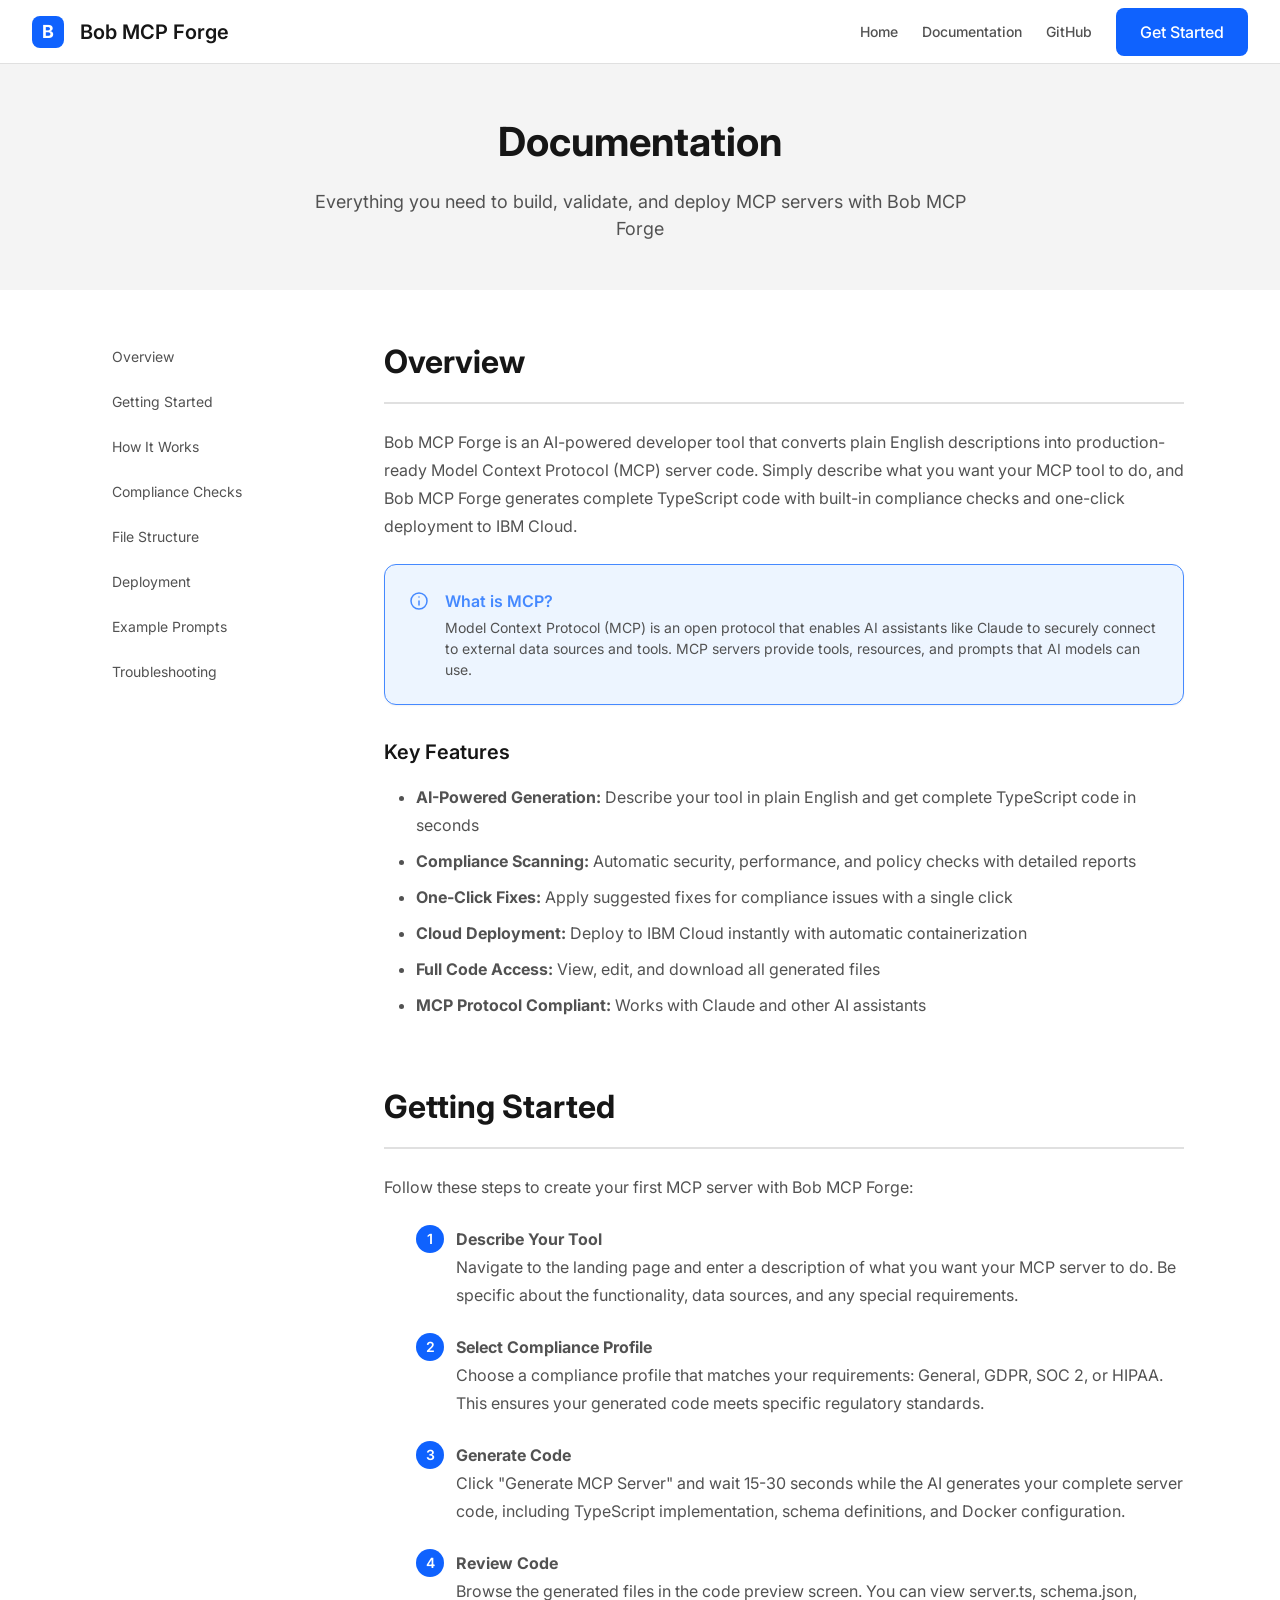
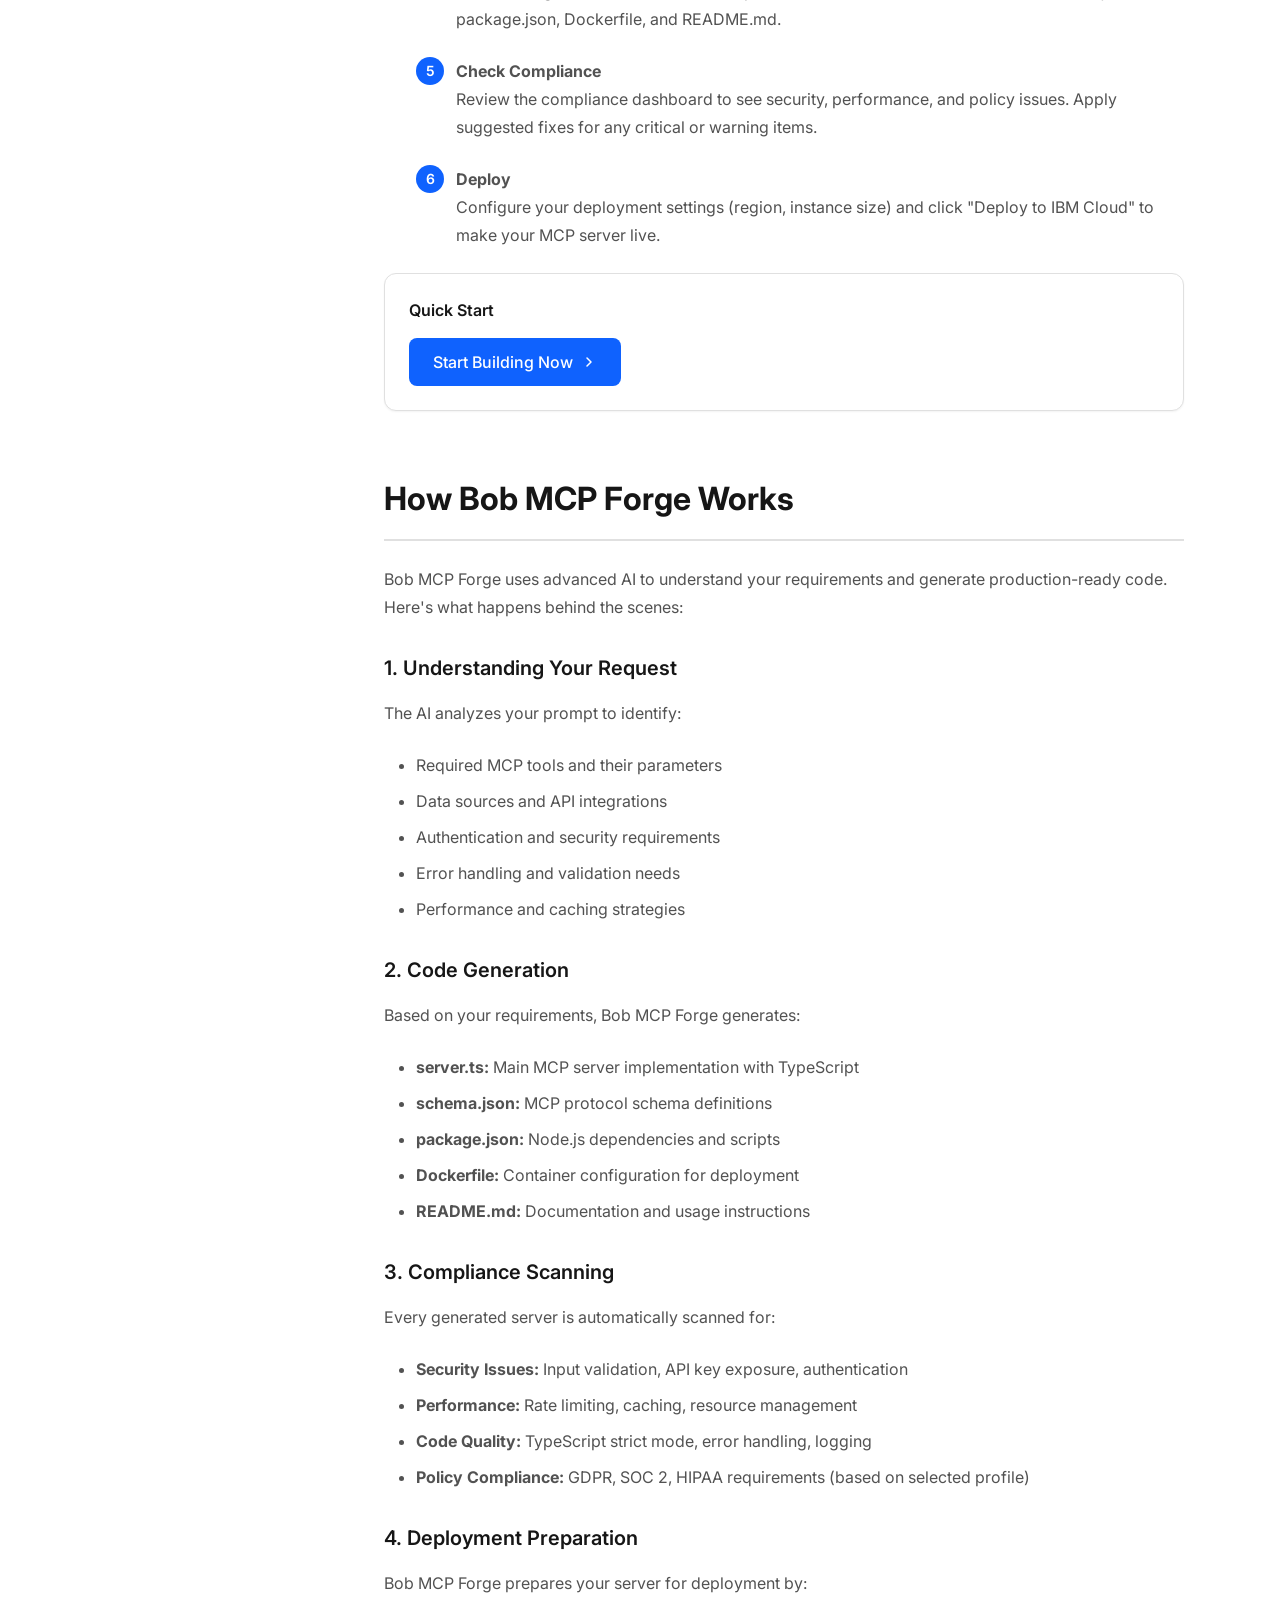
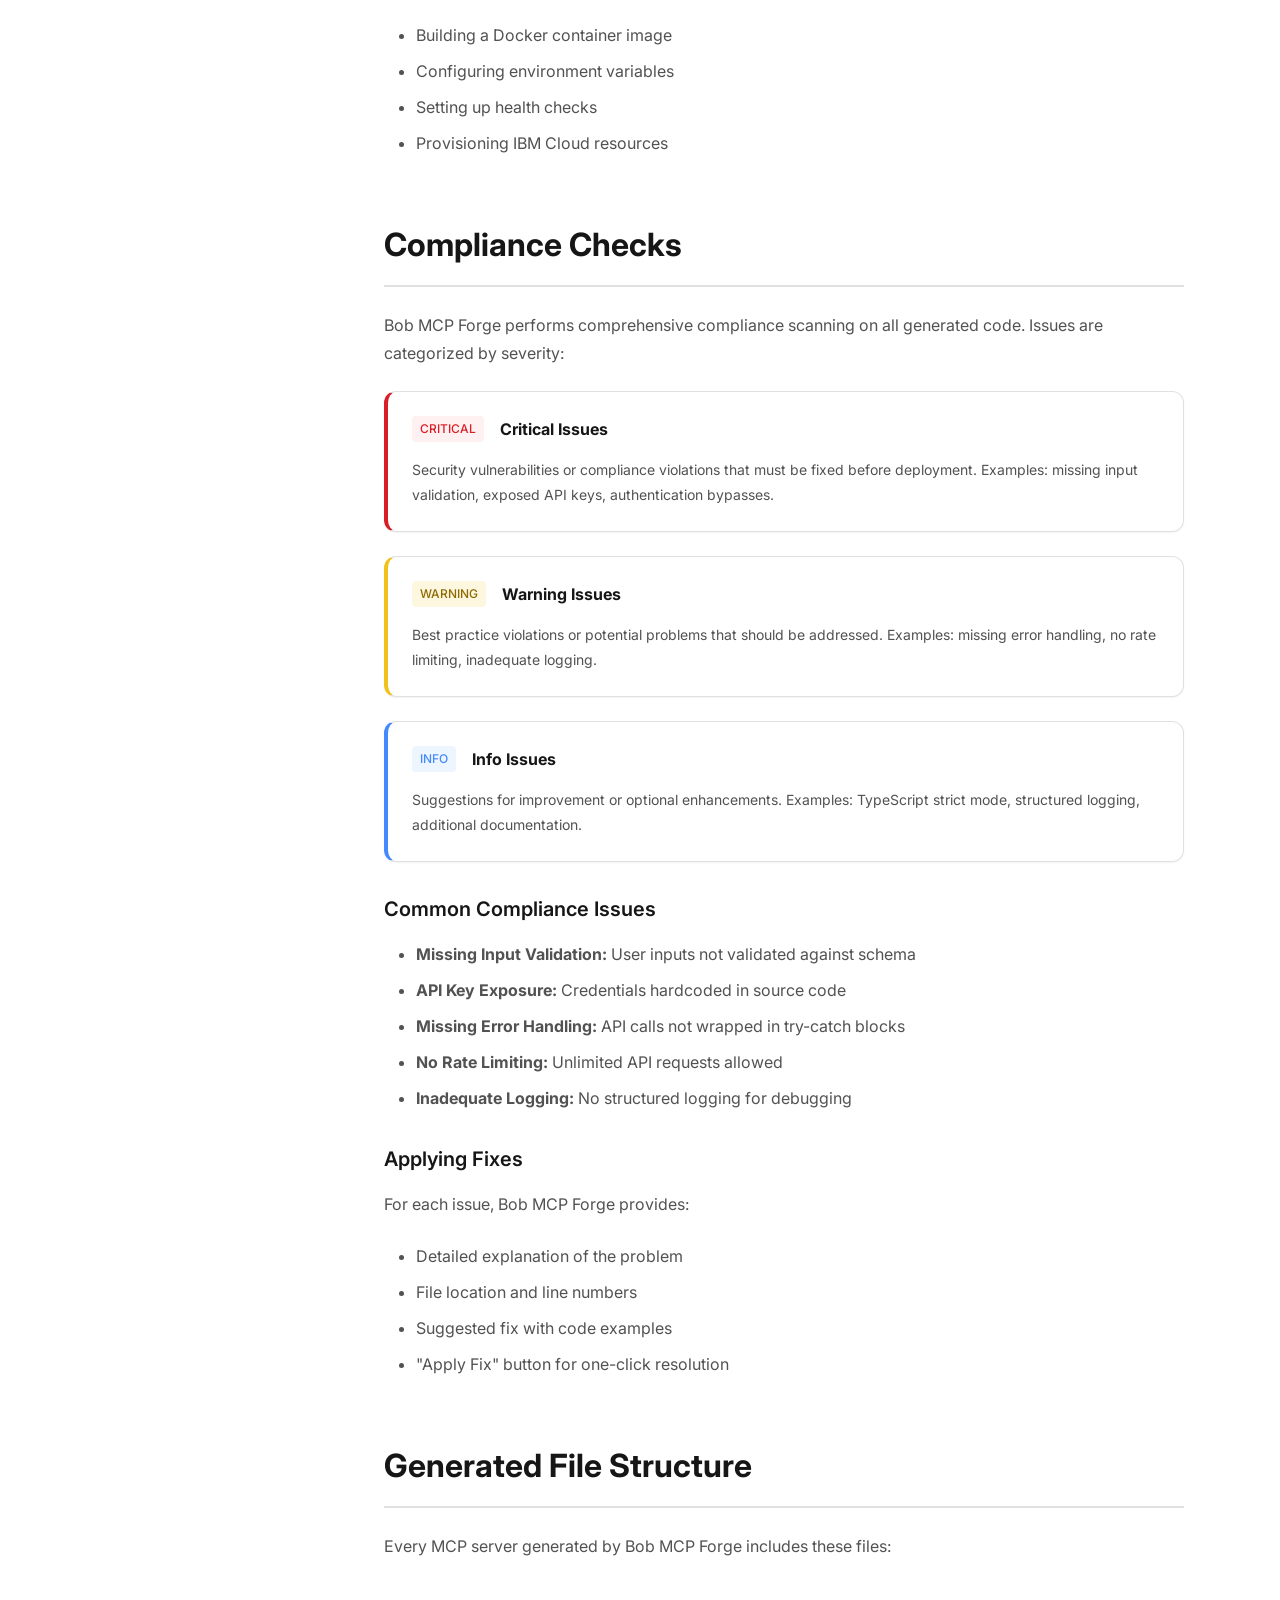
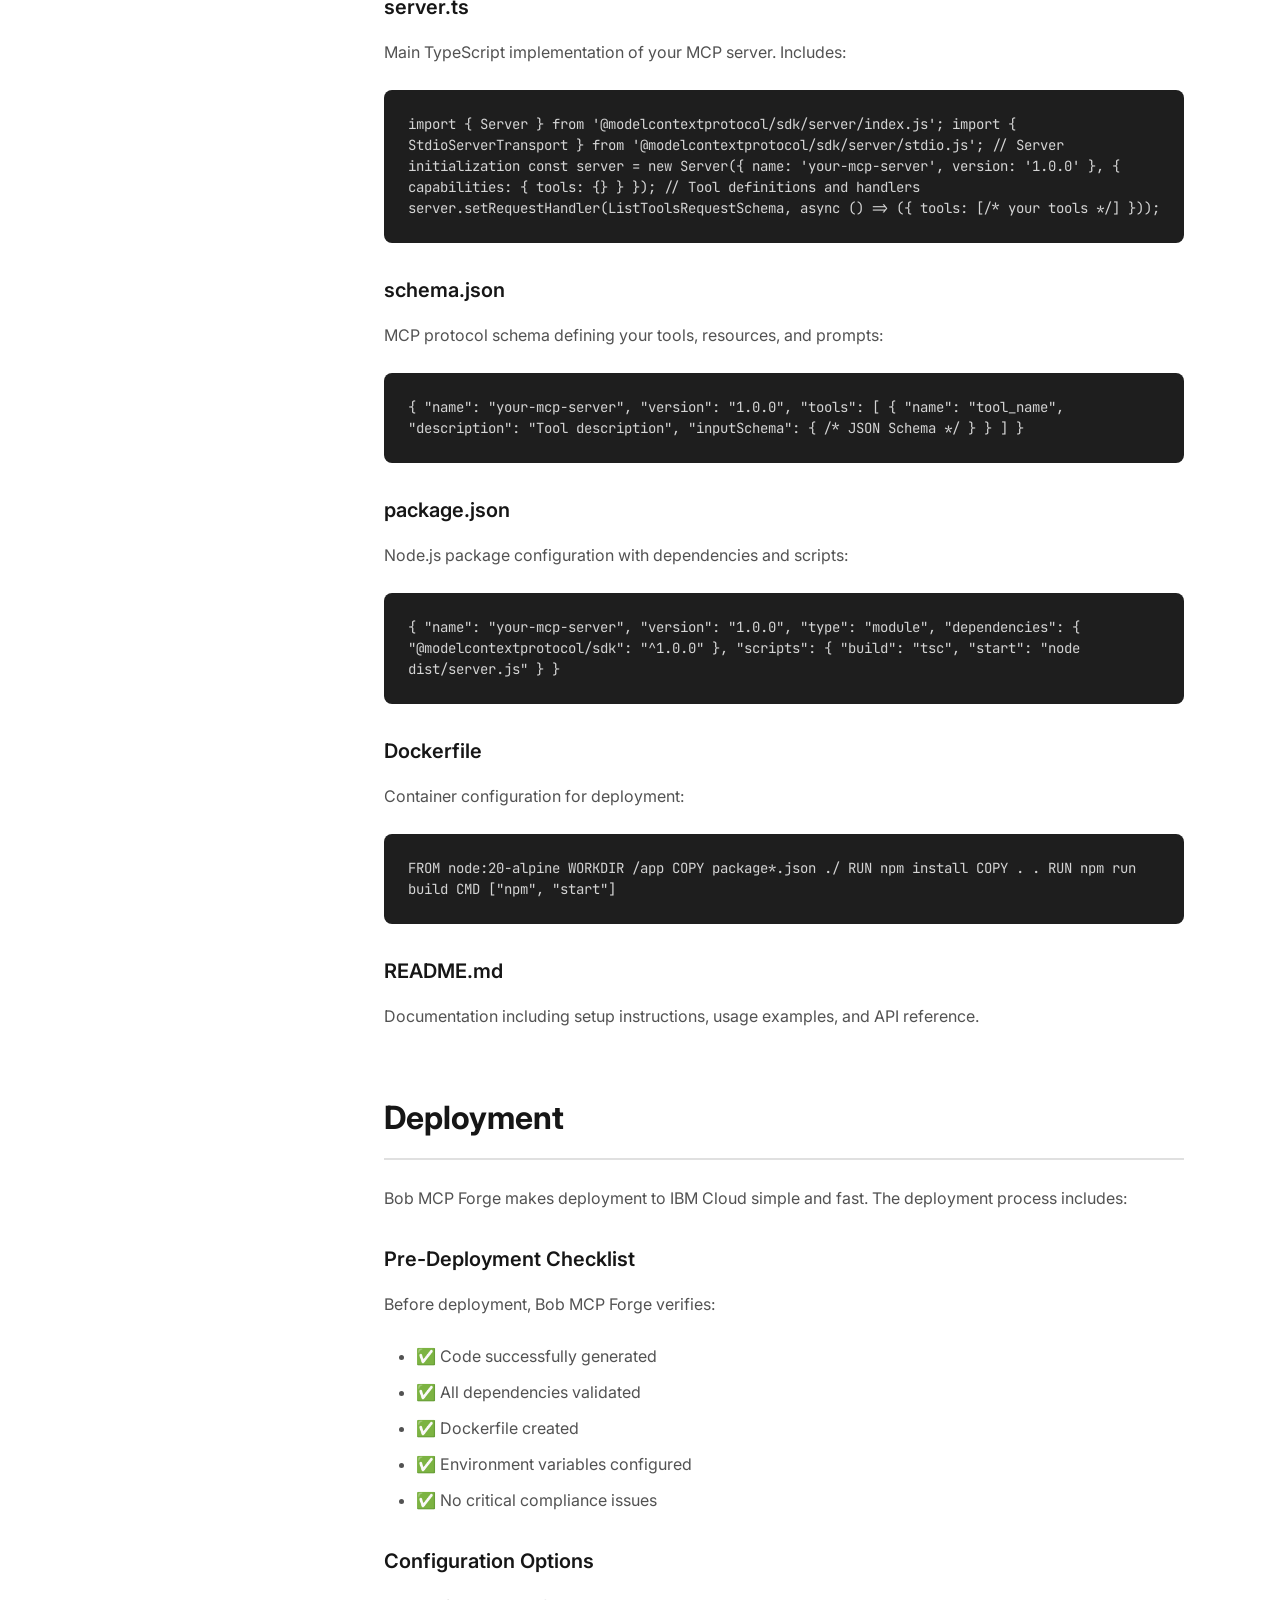
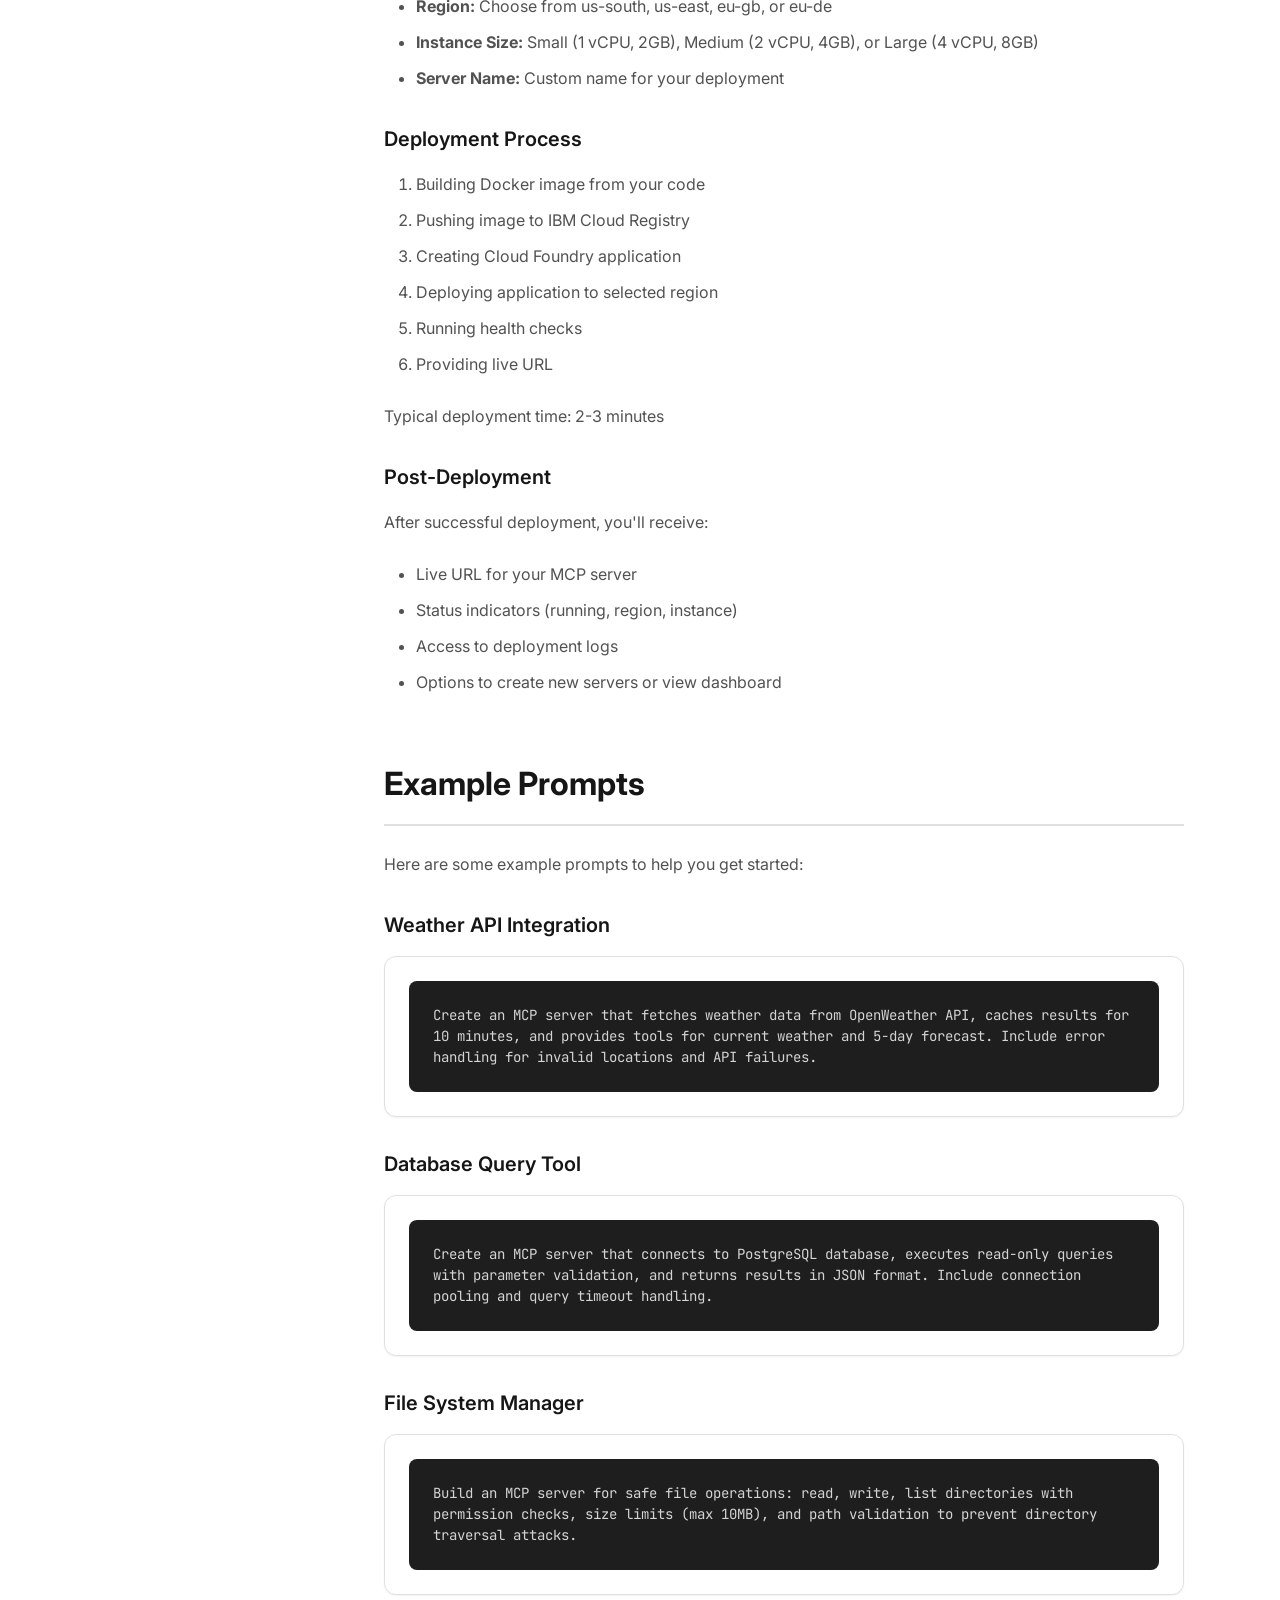
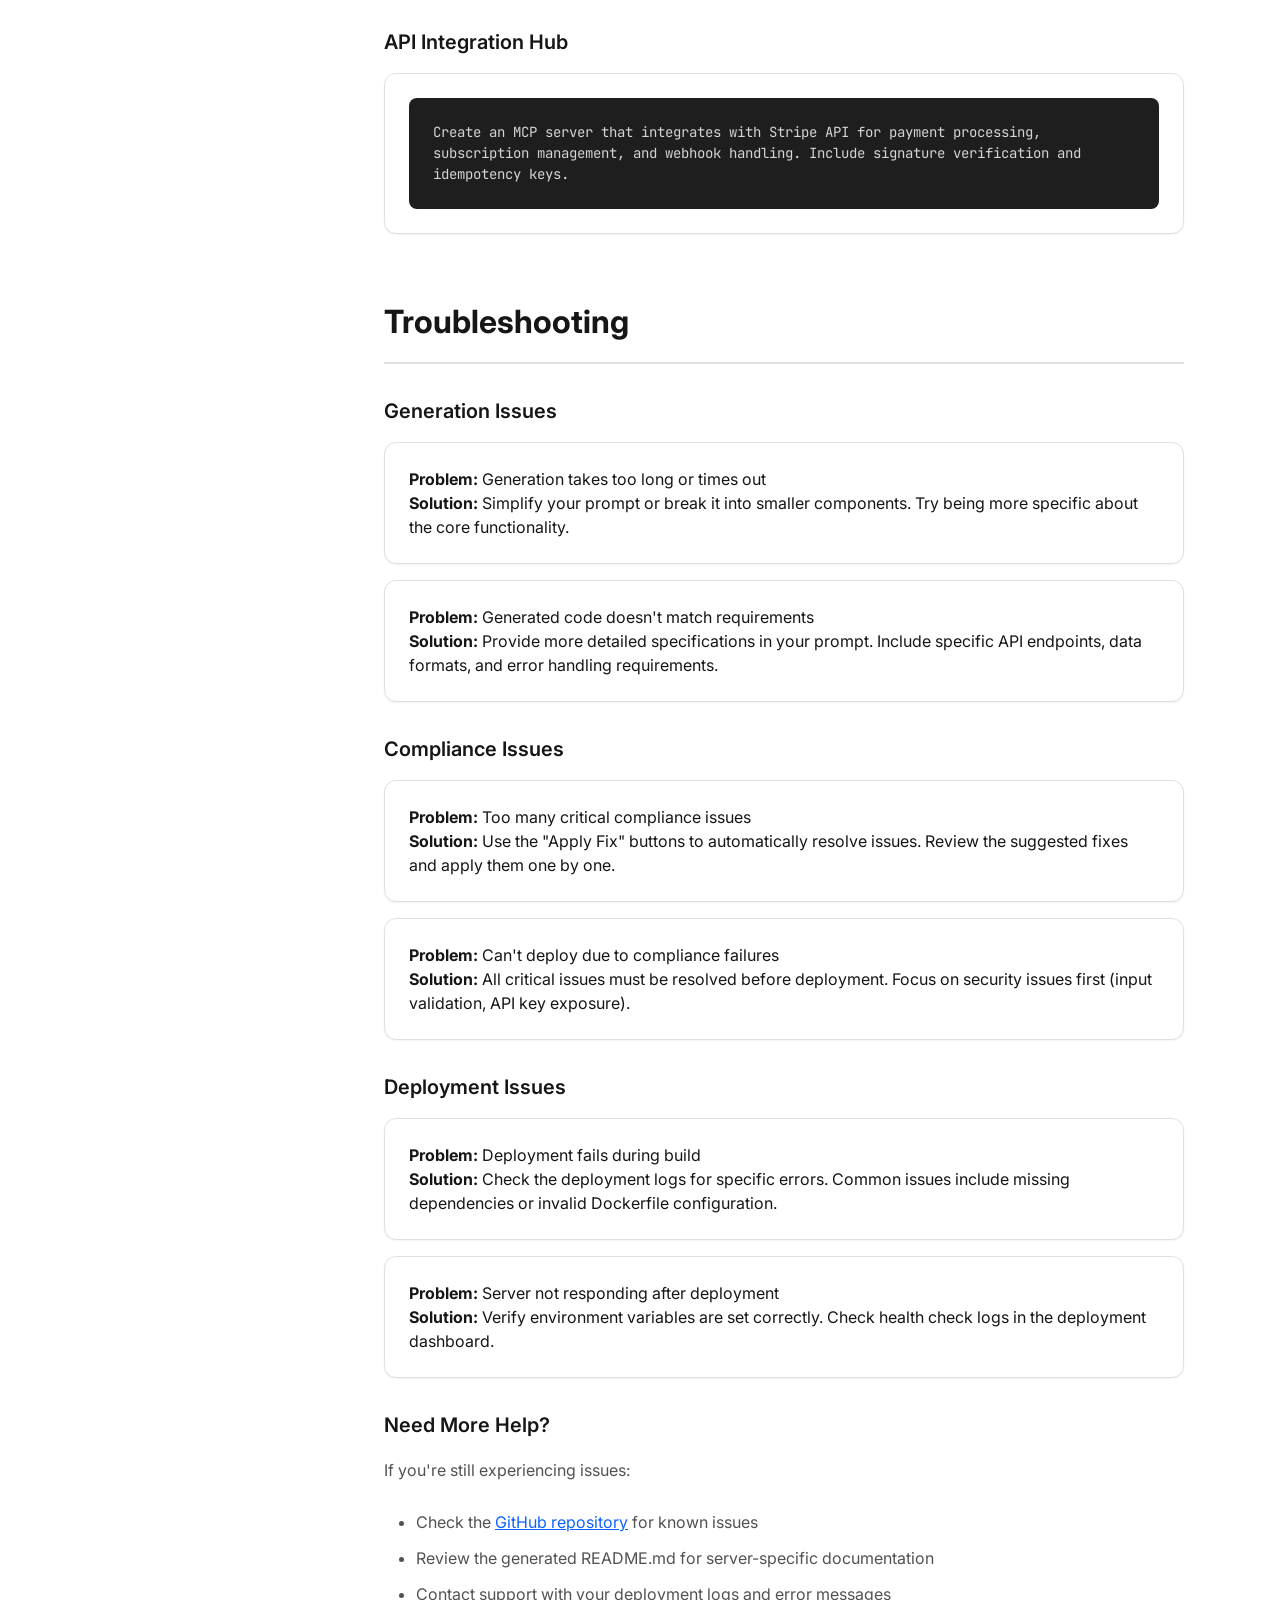
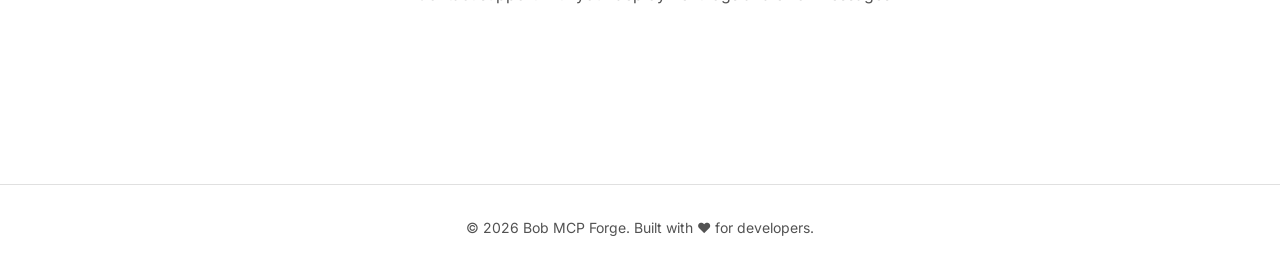
==== frontend/documentation.html @ 17007bac "Clean version: UI redesign, navigation, documentation, team section" ====
<!DOCTYPE html>
<html lang="en">
<head>
  <meta charset="UTF-8">
  <meta name="viewport" content="width=device-width, initial-scale=1.0">
  <title>Documentation - Bob MCP Forge</title>
  <link rel="stylesheet" href="styles/global.css">
  <link rel="stylesheet" href="styles/design-system.css">
  <link rel="preconnect" href="https://fonts.googleapis.com">
  <link rel="preconnect" href="https://fonts.gstatic.com" crossorigin>
  <link href="https://fonts.googleapis.com/css2?family=Inter:wght@400;500;600;700&family=JetBrains+Mono:wght@400;500&display=swap" rel="stylesheet">
  <style>
    .docs-layout {
      display: grid;
      grid-template-columns: 240px 1fr;
      gap: var(--space-6);
      max-width: var(--max-width-xl);
      margin: 0 auto;
      padding: var(--space-6) var(--space-4);
    }
    
    .docs-sidebar {
      position: sticky;
      top: calc(var(--header-height) + var(--space-3));
      height: fit-content;
    }
    
    .docs-nav {
      list-style: none;
      padding: 0;
      margin: 0;
    }
    
    .docs-nav-item {
      margin-bottom: var(--space-1);
    }
    
    .docs-nav-link {
      display: block;
      padding: var(--space-1) var(--space-2);
      color: var(--color-text-secondary);
      text-decoration: none;
      font-size: var(--font-size-sm);
      border-radius: var(--radius-sm);
      transition: all var(--transition-fast);
    }
    
    .docs-nav-link:hover {
      background: var(--color-bg-secondary);
      color: var(--color-text-primary);
    }
    
    .docs-nav-link.active {
      background: var(--color-primary-light);
      color: var(--color-primary);
      font-weight: 500;
    }
    
    .docs-content {
      max-width: 800px;
    }
    
    .docs-section {
      margin-bottom: var(--space-8);
      scroll-margin-top: calc(var(--header-height) + var(--space-3));
    }
    
    .docs-section h2 {
      font-size: var(--font-size-3xl);
      font-weight: 700;
      margin-bottom: var(--space-3);
      padding-bottom: var(--space-2);
      border-bottom: 2px solid var(--color-border);
    }
    
    .docs-section h3 {
      font-size: var(--font-size-xl);
      font-weight: 600;
      margin-top: var(--space-4);
      margin-bottom: var(--space-2);
    }
    
    .docs-section p {
      line-height: var(--line-height-relaxed);
      color: var(--color-text-secondary);
      margin-bottom: var(--space-3);
    }
    
    .docs-section ul, .docs-section ol {
      margin-bottom: var(--space-3);
      padding-left: var(--space-4);
    }
    
    .docs-section li {
      line-height: var(--line-height-relaxed);
      color: var(--color-text-secondary);
      margin-bottom: var(--space-1);
    }
    
    .step-list {
      counter-reset: step-counter;
      list-style: none;
      padding-left: 0;
    }
    
    .step-list li {
      counter-increment: step-counter;
      position: relative;
      padding-left: var(--space-5);
      margin-bottom: var(--space-3);
    }
    
    .step-list li::before {
      content: counter(step-counter);
      position: absolute;
      left: 0;
      top: 0;
      width: 28px;
      height: 28px;
      background: var(--color-primary);
      color: white;
      border-radius: 50%;
      display: flex;
      align-items: center;
      justify-content: center;
      font-weight: 600;
      font-size: var(--font-size-sm);
    }
    
    @media (max-width: 768px) {
      .docs-layout {
        grid-template-columns: 1fr;
      }
      
      .docs-sidebar {
        position: static;
        border-bottom: 1px solid var(--color-border);
        padding-bottom: var(--space-3);
        margin-bottom: var(--space-4);
      }
    }
  </style>
</head>
<body>
  <div id="app">
    <!-- Header -->
    <header class="app-header">
      <a href="index.html" class="app-logo">
        <div class="app-logo-icon">B</div>
        <span>Bob MCP Forge</span>
      </a>
      <nav class="app-nav">
        <a href="index.html" class="nav-link">Home</a>
        <a href="documentation.html" class="nav-link">Documentation</a>
        <a href="https://github.com/bob-mcp-forge/bob-mcp-forge" class="nav-link" target="_blank" rel="noopener noreferrer">GitHub</a>
        <button class="btn btn-primary" onclick="window.location.href='screens/landing.html'">
          Get Started
        </button>
      </nav>
    </header>

    <!-- Main Content -->
    <main class="app-main">
      
      <!-- Page Header -->
      <div style="background: var(--color-bg-secondary); padding: var(--space-6) var(--space-4); text-align: center;">
        <h1 style="font-size: var(--font-size-4xl); font-weight: 700; margin-bottom: var(--space-2);">
          Documentation
        </h1>
        <p style="font-size: var(--font-size-lg); color: var(--color-text-secondary); max-width: 700px; margin: 0 auto;">
          Everything you need to build, validate, and deploy MCP servers with Bob MCP Forge
        </p>
      </div>

      <!-- Docs Layout -->
      <div class="docs-layout">
        
        <!-- Sidebar Navigation -->
        <aside class="docs-sidebar">
          <nav>
            <ul class="docs-nav">
              <li class="docs-nav-item">
                <a href="#overview" class="docs-nav-link active">Overview</a>
              </li>
              <li class="docs-nav-item">
                <a href="#getting-started" class="docs-nav-link">Getting Started</a>
              </li>
              <li class="docs-nav-item">
                <a href="#how-it-works" class="docs-nav-link">How It Works</a>
              </li>
              <li class="docs-nav-item">
                <a href="#compliance" class="docs-nav-link">Compliance Checks</a>
              </li>
              <li class="docs-nav-item">
                <a href="#file-structure" class="docs-nav-link">File Structure</a>
              </li>
              <li class="docs-nav-item">
                <a href="#deployment" class="docs-nav-link">Deployment</a>
              </li>
              <li class="docs-nav-item">
                <a href="#examples" class="docs-nav-link">Example Prompts</a>
              </li>
              <li class="docs-nav-item">
                <a href="#troubleshooting" class="docs-nav-link">Troubleshooting</a>
              </li>
            </ul>
          </nav>
        </aside>

        <!-- Main Content -->
        <div class="docs-content">
          
          <!-- Overview -->
          <section id="overview" class="docs-section">
            <h2>Overview</h2>
            <p>
              Bob MCP Forge is an AI-powered developer tool that converts plain English descriptions into production-ready Model Context Protocol (MCP) server code. Simply describe what you want your MCP tool to do, and Bob MCP Forge generates complete TypeScript code with built-in compliance checks and one-click deployment to IBM Cloud.
            </p>
            
            <div class="card" style="padding: var(--space-3); background: var(--color-info-light); border: 1px solid var(--color-info); margin-bottom: var(--space-3);">
              <div style="display: flex; gap: var(--space-2);">
                <svg width="20" height="20" viewBox="0 0 20 20" fill="none" xmlns="http://www.w3.org/2000/svg" style="flex-shrink: 0; margin-top: 2px;">
                  <path d="M10 18C14.4183 18 18 14.4183 18 10C18 5.58172 14.4183 2 10 2C5.58172 2 2 5.58172 2 10C2 14.4183 5.58172 18 10 18Z" stroke="var(--color-info)" stroke-width="1.5"/>
                  <path d="M10 14V10M10 6H10.01" stroke="var(--color-info)" stroke-width="1.5" stroke-linecap="round"/>
                </svg>
                <div>
                  <div style="font-weight: 600; margin-bottom: 4px; color: var(--color-info);">What is MCP?</div>
                  <div style="font-size: var(--font-size-sm); color: var(--color-text-secondary);">
                    Model Context Protocol (MCP) is an open protocol that enables AI assistants like Claude to securely connect to external data sources and tools. MCP servers provide tools, resources, and prompts that AI models can use.
                  </div>
                </div>
              </div>
            </div>

            <h3>Key Features</h3>
            <ul>
              <li><strong>AI-Powered Generation:</strong> Describe your tool in plain English and get complete TypeScript code in seconds</li>
              <li><strong>Compliance Scanning:</strong> Automatic security, performance, and policy checks with detailed reports</li>
              <li><strong>One-Click Fixes:</strong> Apply suggested fixes for compliance issues with a single click</li>
              <li><strong>Cloud Deployment:</strong> Deploy to IBM Cloud instantly with automatic containerization</li>
              <li><strong>Full Code Access:</strong> View, edit, and download all generated files</li>
              <li><strong>MCP Protocol Compliant:</strong> Works with Claude and other AI assistants</li>
            </ul>
          </section>

          <!-- Getting Started -->
          <section id="getting-started" class="docs-section">
            <h2>Getting Started</h2>
            <p>
              Follow these steps to create your first MCP server with Bob MCP Forge:
            </p>

            <ol class="step-list">
              <li>
                <strong>Describe Your Tool</strong><br>
                Navigate to the landing page and enter a description of what you want your MCP server to do. Be specific about the functionality, data sources, and any special requirements.
              </li>
              <li>
                <strong>Select Compliance Profile</strong><br>
                Choose a compliance profile that matches your requirements: General, GDPR, SOC 2, or HIPAA. This ensures your generated code meets specific regulatory standards.
              </li>
              <li>
                <strong>Generate Code</strong><br>
                Click "Generate MCP Server" and wait 15-30 seconds while the AI generates your complete server code, including TypeScript implementation, schema definitions, and Docker configuration.
              </li>
              <li>
                <strong>Review Code</strong><br>
                Browse the generated files in the code preview screen. You can view server.ts, schema.json, package.json, Dockerfile, and README.md.
              </li>
              <li>
                <strong>Check Compliance</strong><br>
                Review the compliance dashboard to see security, performance, and policy issues. Apply suggested fixes for any critical or warning items.
              </li>
              <li>
                <strong>Deploy</strong><br>
                Configure your deployment settings (region, instance size) and click "Deploy to IBM Cloud" to make your MCP server live.
              </li>
            </ol>

            <div class="card" style="padding: var(--space-3); margin-top: var(--space-3);">
              <div style="font-weight: 600; margin-bottom: var(--space-2);">Quick Start</div>
              <button class="btn btn-primary" onclick="window.location.href='screens/landing.html'">
                Start Building Now
                <svg width="16" height="16" viewBox="0 0 16 16" fill="none" xmlns="http://www.w3.org/2000/svg">
                  <path d="M6 12L10 8L6 4" stroke="currentColor" stroke-width="1.5" stroke-linecap="round" stroke-linejoin="round"/>
                </svg>
              </button>
            </div>
          </section>

          <!-- How It Works -->
          <section id="how-it-works" class="docs-section">
            <h2>How Bob MCP Forge Works</h2>
            <p>
              Bob MCP Forge uses advanced AI to understand your requirements and generate production-ready code. Here's what happens behind the scenes:
            </p>

            <h3>1. Understanding Your Request</h3>
            <p>
              The AI analyzes your prompt to identify:
            </p>
            <ul>
              <li>Required MCP tools and their parameters</li>
              <li>Data sources and API integrations</li>
              <li>Authentication and security requirements</li>
              <li>Error handling and validation needs</li>
              <li>Performance and caching strategies</li>
            </ul>

            <h3>2. Code Generation</h3>
            <p>
              Based on your requirements, Bob MCP Forge generates:
            </p>
            <ul>
              <li><strong>server.ts:</strong> Main MCP server implementation with TypeScript</li>
              <li><strong>schema.json:</strong> MCP protocol schema definitions</li>
              <li><strong>package.json:</strong> Node.js dependencies and scripts</li>
              <li><strong>Dockerfile:</strong> Container configuration for deployment</li>
              <li><strong>README.md:</strong> Documentation and usage instructions</li>
            </ul>

            <h3>3. Compliance Scanning</h3>
            <p>
              Every generated server is automatically scanned for:
            </p>
            <ul>
              <li><strong>Security Issues:</strong> Input validation, API key exposure, authentication</li>
              <li><strong>Performance:</strong> Rate limiting, caching, resource management</li>
              <li><strong>Code Quality:</strong> TypeScript strict mode, error handling, logging</li>
              <li><strong>Policy Compliance:</strong> GDPR, SOC 2, HIPAA requirements (based on selected profile)</li>
            </ul>

            <h3>4. Deployment Preparation</h3>
            <p>
              Bob MCP Forge prepares your server for deployment by:
            </p>
            <ul>
              <li>Building a Docker container image</li>
              <li>Configuring environment variables</li>
              <li>Setting up health checks</li>
              <li>Provisioning IBM Cloud resources</li>
            </ul>
          </section>

          <!-- Compliance Checks -->
          <section id="compliance" class="docs-section">
            <h2>Compliance Checks</h2>
            <p>
              Bob MCP Forge performs comprehensive compliance scanning on all generated code. Issues are categorized by severity:
            </p>

            <div style="display: grid; gap: var(--space-3); margin-bottom: var(--space-3);">
              
              <div class="card" style="padding: var(--space-3); border-left: 4px solid var(--color-error);">
                <div style="display: flex; align-items: center; gap: var(--space-2); margin-bottom: var(--space-2);">
                  <span class="badge badge-error">CRITICAL</span>
                  <strong>Critical Issues</strong>
                </div>
                <p style="margin: 0; font-size: var(--font-size-sm);">
                  Security vulnerabilities or compliance violations that must be fixed before deployment. Examples: missing input validation, exposed API keys, authentication bypasses.
                </p>
              </div>

              <div class="card" style="padding: var(--space-3); border-left: 4px solid var(--color-warning);">
                <div style="display: flex; align-items: center; gap: var(--space-2); margin-bottom: var(--space-2);">
                  <span class="badge badge-warning">WARNING</span>
                  <strong>Warning Issues</strong>
                </div>
                <p style="margin: 0; font-size: var(--font-size-sm);">
                  Best practice violations or potential problems that should be addressed. Examples: missing error handling, no rate limiting, inadequate logging.
                </p>
              </div>

              <div class="card" style="padding: var(--space-3); border-left: 4px solid var(--color-info);">
                <div style="display: flex; align-items: center; gap: var(--space-2); margin-bottom: var(--space-2);">
                  <span class="badge badge-info">INFO</span>
                  <strong>Info Issues</strong>
                </div>
                <p style="margin: 0; font-size: var(--font-size-sm);">
                  Suggestions for improvement or optional enhancements. Examples: TypeScript strict mode, structured logging, additional documentation.
                </p>
              </div>

            </div>

            <h3>Common Compliance Issues</h3>
            <ul>
              <li><strong>Missing Input Validation:</strong> User inputs not validated against schema</li>
              <li><strong>API Key Exposure:</strong> Credentials hardcoded in source code</li>
              <li><strong>Missing Error Handling:</strong> API calls not wrapped in try-catch blocks</li>
              <li><strong>No Rate Limiting:</strong> Unlimited API requests allowed</li>
              <li><strong>Inadequate Logging:</strong> No structured logging for debugging</li>
            </ul>

            <h3>Applying Fixes</h3>
            <p>
              For each issue, Bob MCP Forge provides:
            </p>
            <ul>
              <li>Detailed explanation of the problem</li>
              <li>File location and line numbers</li>
              <li>Suggested fix with code examples</li>
              <li>"Apply Fix" button for one-click resolution</li>
            </ul>
          </section>

          <!-- File Structure -->
          <section id="file-structure" class="docs-section">
            <h2>Generated File Structure</h2>
            <p>
              Every MCP server generated by Bob MCP Forge includes these files:
            </p>

            <h3>server.ts</h3>
            <p>
              Main TypeScript implementation of your MCP server. Includes:
            </p>
            <div class="code-block" style="margin-bottom: var(--space-3);">
<span class="keyword">import</span> { Server } <span class="keyword">from</span> <span class="string">'@modelcontextprotocol/sdk/server/index.js'</span>;
<span class="keyword">import</span> { StdioServerTransport } <span class="keyword">from</span> <span class="string">'@modelcontextprotocol/sdk/server/stdio.js'</span>;

<span class="comment">// Server initialization</span>
<span class="keyword">const</span> server = <span class="keyword">new</span> <span class="function">Server</span>({
  name: <span class="string">'your-mcp-server'</span>,
  version: <span class="string">'1.0.0'</span>
}, {
  capabilities: { tools: {} }
});

<span class="comment">// Tool definitions and handlers</span>
server.<span class="function">setRequestHandler</span>(ListToolsRequestSchema, <span class="keyword">async</span> () => ({
  tools: [<span class="comment">/* your tools */</span>]
}));
            </div>

            <h3>schema.json</h3>
            <p>
              MCP protocol schema defining your tools, resources, and prompts:
            </p>
            <div class="code-block" style="margin-bottom: var(--space-3);">
{
  <span class="string">"name"</span>: <span class="string">"your-mcp-server"</span>,
  <span class="string">"version"</span>: <span class="string">"1.0.0"</span>,
  <span class="string">"tools"</span>: [
    {
      <span class="string">"name"</span>: <span class="string">"tool_name"</span>,
      <span class="string">"description"</span>: <span class="string">"Tool description"</span>,
      <span class="string">"inputSchema"</span>: { <span class="comment">/* JSON Schema */</span> }
    }
  ]
}
            </div>

            <h3>package.json</h3>
            <p>
              Node.js package configuration with dependencies and scripts:
            </p>
            <div class="code-block" style="margin-bottom: var(--space-3);">
{
  <span class="string">"name"</span>: <span class="string">"your-mcp-server"</span>,
  <span class="string">"version"</span>: <span class="string">"1.0.0"</span>,
  <span class="string">"type"</span>: <span class="string">"module"</span>,
  <span class="string">"dependencies"</span>: {
    <span class="string">"@modelcontextprotocol/sdk"</span>: <span class="string">"^1.0.0"</span>
  },
  <span class="string">"scripts"</span>: {
    <span class="string">"build"</span>: <span class="string">"tsc"</span>,
    <span class="string">"start"</span>: <span class="string">"node dist/server.js"</span>
  }
}
            </div>

            <h3>Dockerfile</h3>
            <p>
              Container configuration for deployment:
            </p>
            <div class="code-block" style="margin-bottom: var(--space-3);">
<span class="keyword">FROM</span> node:20-alpine
<span class="keyword">WORKDIR</span> /app
<span class="keyword">COPY</span> package*.json ./
<span class="keyword">RUN</span> npm install
<span class="keyword">COPY</span> . .
<span class="keyword">RUN</span> npm run build
<span class="keyword">CMD</span> [<span class="string">"npm"</span>, <span class="string">"start"</span>]
            </div>

            <h3>README.md</h3>
            <p>
              Documentation including setup instructions, usage examples, and API reference.
            </p>
          </section>

          <!-- Deployment -->
          <section id="deployment" class="docs-section">
            <h2>Deployment</h2>
            <p>
              Bob MCP Forge makes deployment to IBM Cloud simple and fast. The deployment process includes:
            </p>

            <h3>Pre-Deployment Checklist</h3>
            <p>
              Before deployment, Bob MCP Forge verifies:
            </p>
            <ul>
              <li>✅ Code successfully generated</li>
              <li>✅ All dependencies validated</li>
              <li>✅ Dockerfile created</li>
              <li>✅ Environment variables configured</li>
              <li>✅ No critical compliance issues</li>
            </ul>

            <h3>Configuration Options</h3>
            <ul>
              <li><strong>Region:</strong> Choose from us-south, us-east, eu-gb, or eu-de</li>
              <li><strong>Instance Size:</strong> Small (1 vCPU, 2GB), Medium (2 vCPU, 4GB), or Large (4 vCPU, 8GB)</li>
              <li><strong>Server Name:</strong> Custom name for your deployment</li>
            </ul>

            <h3>Deployment Process</h3>
            <ol>
              <li>Building Docker image from your code</li>
              <li>Pushing image to IBM Cloud Registry</li>
              <li>Creating Cloud Foundry application</li>
              <li>Deploying application to selected region</li>
              <li>Running health checks</li>
              <li>Providing live URL</li>
            </ol>

            <p>
              Typical deployment time: 2-3 minutes
            </p>

            <h3>Post-Deployment</h3>
            <p>
              After successful deployment, you'll receive:
            </p>
            <ul>
              <li>Live URL for your MCP server</li>
              <li>Status indicators (running, region, instance)</li>
              <li>Access to deployment logs</li>
              <li>Options to create new servers or view dashboard</li>
            </ul>
          </section>

          <!-- Examples -->
          <section id="examples" class="docs-section">
            <h2>Example Prompts</h2>
            <p>
              Here are some example prompts to help you get started:
            </p>

            <h3>Weather API Integration</h3>
            <div class="card" style="padding: var(--space-3); margin-bottom: var(--space-3);">
              <div class="code-block">
Create an MCP server that fetches weather data from OpenWeather API, 
caches results for 10 minutes, and provides tools for current weather 
and 5-day forecast. Include error handling for invalid locations and 
API failures.
              </div>
            </div>

            <h3>Database Query Tool</h3>
            <div class="card" style="padding: var(--space-3); margin-bottom: var(--space-3);">
              <div class="code-block">
Create an MCP server that connects to PostgreSQL database, executes 
read-only queries with parameter validation, and returns results in 
JSON format. Include connection pooling and query timeout handling.
              </div>
            </div>

            <h3>File System Manager</h3>
            <div class="card" style="padding: var(--space-3); margin-bottom: var(--space-3);">
              <div class="code-block">
Build an MCP server for safe file operations: read, write, list 
directories with permission checks, size limits (max 10MB), and 
path validation to prevent directory traversal attacks.
              </div>
            </div>

            <h3>API Integration Hub</h3>
            <div class="card" style="padding: var(--space-3); margin-bottom: var(--space-3);">
              <div class="code-block">
Create an MCP server that integrates with Stripe API for payment 
processing, subscription management, and webhook handling. Include 
signature verification and idempotency keys.
              </div>
            </div>
          </section>

          <!-- Troubleshooting -->
          <section id="troubleshooting" class="docs-section">
            <h2>Troubleshooting</h2>
            
            <h3>Generation Issues</h3>
            <div class="card" style="padding: var(--space-3); margin-bottom: var(--space-2);">
              <strong>Problem:</strong> Generation takes too long or times out<br>
              <strong>Solution:</strong> Simplify your prompt or break it into smaller components. Try being more specific about the core functionality.
            </div>

            <div class="card" style="padding: var(--space-3); margin-bottom: var(--space-3);">
              <strong>Problem:</strong> Generated code doesn't match requirements<br>
              <strong>Solution:</strong> Provide more detailed specifications in your prompt. Include specific API endpoints, data formats, and error handling requirements.
            </div>

            <h3>Compliance Issues</h3>
            <div class="card" style="padding: var(--space-3); margin-bottom: var(--space-2);">
              <strong>Problem:</strong> Too many critical compliance issues<br>
              <strong>Solution:</strong> Use the "Apply Fix" buttons to automatically resolve issues. Review the suggested fixes and apply them one by one.
            </div>

            <div class="card" style="padding: var(--space-3); margin-bottom: var(--space-3);">
              <strong>Problem:</strong> Can't deploy due to compliance failures<br>
              <strong>Solution:</strong> All critical issues must be resolved before deployment. Focus on security issues first (input validation, API key exposure).
            </div>

            <h3>Deployment Issues</h3>
            <div class="card" style="padding: var(--space-3); margin-bottom: var(--space-2);">
              <strong>Problem:</strong> Deployment fails during build<br>
              <strong>Solution:</strong> Check the deployment logs for specific errors. Common issues include missing dependencies or invalid Dockerfile configuration.
            </div>

            <div class="card" style="padding: var(--space-3); margin-bottom: var(--space-3);">
              <strong>Problem:</strong> Server not responding after deployment<br>
              <strong>Solution:</strong> Verify environment variables are set correctly. Check health check logs in the deployment dashboard.
            </div>

            <h3>Need More Help?</h3>
            <p>
              If you're still experiencing issues:
            </p>
            <ul>
              <li>Check the <a href="https://github.com/bob-mcp-forge/bob-mcp-forge" target="_blank" rel="noopener noreferrer" style="color: var(--color-primary);">GitHub repository</a> for known issues</li>
              <li>Review the generated README.md for server-specific documentation</li>
              <li>Contact support with your deployment logs and error messages</li>
            </ul>
          </section>

        </div>
      </div>

    </main>

    <!-- Footer -->
    <footer style="padding: var(--space-4); border-top: 1px solid var(--color-border); text-align: center; color: var(--color-text-secondary); font-size: var(--font-size-sm); margin-top: var(--space-8);">
      <p>© 2026 Bob MCP Forge. Built with ❤️ for developers.</p>
    </footer>
  </div>

  <script>
    // Smooth scroll for anchor links
    document.querySelectorAll('a[href^="#"]').forEach(anchor => {
      anchor.addEventListener('click', function (e) {
        e.preventDefault();
        const target = document.querySelector(this.getAttribute('href'));
        if (target) {
          target.scrollIntoView({ behavior: 'smooth' });
          
          // Update active nav link
          document.querySelectorAll('.docs-nav-link').forEach(link => {
            link.classList.remove('active');
          });
          this.classList.add('active');
        }
      });
    });

    // Update active nav on scroll
    const sections = document.querySelectorAll('.docs-section');
    const navLinks = document.querySelectorAll('.docs-nav-link');

    window.addEventListener('scroll', () => {
      let current = '';
      sections.forEach(section => {
        const sectionTop = section.offsetTop;
        const sectionHeight = section.clientHeight;
        if (window.pageYOffset >= sectionTop - 100) {
          current = section.getAttribute('id');
        }
      });

      navLinks.forEach(link => {
        link.classList.remove('active');
        if (link.getAttribute('href') === `#${current}`) {
          link.classList.add('active');
        }
      });
    });
  </script>
</body>
</html>
---- frontend/styles/global.css ----
/* Global Styles - Bob MCP Forge */

* {
  margin: 0;
  padding: 0;
  box-sizing: border-box;
}

html {
  font-size: 16px;
  -webkit-font-smoothing: antialiased;
  -moz-osx-font-smoothing: grayscale;
}

body {
  font-family: var(--font-sans);
  font-size: var(--font-size-base);
  line-height: var(--line-height-normal);
  color: var(--color-text-primary);
  background: var(--color-bg);
}

/* App Container */
#app {
  min-height: 100vh;
  display: flex;
  flex-direction: column;
}

/* Header */
.app-header {
  height: var(--header-height);
  background: var(--color-surface);
  border-bottom: 1px solid var(--color-border);
  display: flex;
  align-items: center;
  padding: 0 var(--space-4);
  position: sticky;
  top: 0;
  z-index: 100;
}

.app-logo {
  display: flex;
  align-items: center;
  gap: var(--space-2);
  font-size: var(--font-size-xl);
  font-weight: 600;
  color: var(--color-text-primary);
  text-decoration: none;
}

.app-logo-icon {
  width: 32px;
  height: 32px;
  background: var(--color-primary);
  border-radius: var(--radius-md);
  display: flex;
  align-items: center;
  justify-content: center;
  color: white;
  font-weight: 700;
  font-size: 18px;
}

.app-nav {
  display: flex;
  align-items: center;
  gap: var(--space-3);
  margin-left: auto;
}

.nav-link {
  color: var(--color-text-secondary);
  text-decoration: none;
  font-size: var(--font-size-sm);
  font-weight: 500;
  transition: color var(--transition-base);
}

.nav-link:hover {
  color: var(--color-text-primary);
}

/* Main Content */
.app-main {
  flex: 1;
  display: flex;
  flex-direction: column;
}

/* Screen Container */
.screen {
  flex: 1;
  display: flex;
  flex-direction: column;
  animation: fadeIn 0.3s ease;
}

@keyframes fadeIn {
  from {
    opacity: 0;
    transform: translateY(8px);
  }
  to {
    opacity: 1;
    transform: translateY(0);
  }
}

/* Centered Layout (for landing) */
.screen-centered {
  display: flex;
  align-items: center;
  justify-content: center;
  padding: var(--space-6);
}

/* Full Layout (for other screens) */
.screen-full {
  padding: var(--space-4);
}

/* Split Layout (for code preview) */
.screen-split {
  display: grid;
  grid-template-columns: 280px 1fr;
  height: calc(100vh - var(--header-height));
  overflow: hidden;
}

/* Sidebar */
.sidebar {
  background: var(--color-bg-secondary);
  border-right: 1px solid var(--color-border);
  overflow-y: auto;
  padding: var(--space-3);
}

/* Content Area */
.content-area {
  overflow-y: auto;
  padding: var(--space-4);
}

/* Section Spacing */
.section {
  margin-bottom: var(--space-6);
}

.section-header {
  margin-bottom: var(--space-3);
}

.section-title {
  font-size: var(--font-size-2xl);
  font-weight: 600;
  color: var(--color-text-primary);
  margin-bottom: var(--space-1);
}

.section-description {
  font-size: var(--font-size-base);
  color: var(--color-text-secondary);
}

/* Utility Classes */
.hidden {
  display: none !important;
}

.visible {
  display: block !important;
}

.text-center {
  text-align: center;
}

.w-full {
  width: 100%;
}

.h-full {
  height: 100%;
}

/* Scrollbar Styling */
::-webkit-scrollbar {
  width: 8px;
  height: 8px;
}

::-webkit-scrollbar-track {
  background: var(--color-bg-secondary);
}

::-webkit-scrollbar-thumb {
  background: var(--color-border-strong);
  border-radius: var(--radius-sm);
}

::-webkit-scrollbar-thumb:hover {
  background: var(--color-text-tertiary);
}

/* Responsive */
@media (max-width: 768px) {
  .app-header {
    padding: 0 var(--space-2);
  }
  
  .screen-split {
    grid-template-columns: 1fr;
  }
  
  .sidebar {
    display: none;
  }
  
  .screen-centered {
    padding: var(--space-3);
  }
  
  .screen-full {
    padding: var(--space-2);
  }
}

/* Made with Bob */
---- frontend/styles/design-system.css ----
/* Design System - Bob MCP Forge */
/* 8px spacing grid, professional developer tool aesthetic */

:root {
  /* Colors - Professional & Minimal */
  --color-primary: #0f62fe;
  --color-primary-hover: #0353e9;
  --color-primary-light: #e8f0ff;
  
  --color-success: #24a148;
  --color-success-light: #e5f6ea;
  --color-warning: #f1c21b;
  --color-warning-light: #fef7e0;
  --color-error: #da1e28;
  --color-error-light: #fff1f1;
  
  --color-info: #4589ff;
  --color-info-light: #edf5ff;
  
  /* Neutrals */
  --color-bg: #ffffff;
  --color-bg-secondary: #f4f4f4;
  --color-bg-tertiary: #e0e0e0;
  --color-surface: #ffffff;
  --color-surface-hover: #f4f4f4;
  
  --color-text-primary: #161616;
  --color-text-secondary: #525252;
  --color-text-tertiary: #8d8d8d;
  --color-text-disabled: #c6c6c6;
  
  --color-border: #e0e0e0;
  --color-border-strong: #8d8d8d;
  
  /* Spacing - 8px grid */
  --space-1: 8px;
  --space-2: 16px;
  --space-3: 24px;
  --space-4: 32px;
  --space-5: 40px;
  --space-6: 48px;
  --space-8: 64px;
  --space-10: 80px;
  --space-12: 96px;
  
  /* Typography */
  --font-sans: 'Inter', -apple-system, BlinkMacSystemFont, 'Segoe UI', sans-serif;
  --font-mono: 'JetBrains Mono', 'Courier New', monospace;
  
  --font-size-xs: 12px;
  --font-size-sm: 14px;
  --font-size-base: 16px;
  --font-size-lg: 18px;
  --font-size-xl: 20px;
  --font-size-2xl: 24px;
  --font-size-3xl: 32px;
  --font-size-4xl: 40px;
  
  --line-height-tight: 1.25;
  --line-height-normal: 1.5;
  --line-height-relaxed: 1.75;
  
  /* Border Radius */
  --radius-sm: 4px;
  --radius-md: 8px;
  --radius-lg: 12px;
  --radius-xl: 16px;
  
  /* Shadows */
  --shadow-sm: 0 1px 2px rgba(0, 0, 0, 0.05);
  --shadow-md: 0 2px 8px rgba(0, 0, 0, 0.08);
  --shadow-lg: 0 4px 16px rgba(0, 0, 0, 0.12);
  
  /* Transitions */
  --transition-fast: 150ms ease;
  --transition-base: 200ms ease;
  --transition-slow: 300ms ease;
  
  /* Layout */
  --max-width-sm: 640px;
  --max-width-md: 768px;
  --max-width-lg: 1024px;
  --max-width-xl: 1280px;
  --max-width-2xl: 1536px;
  
  --sidebar-width: 240px;
  --header-height: 64px;
}

/* Typography Classes */
.text-xs { font-size: var(--font-size-xs); }
.text-sm { font-size: var(--font-size-sm); }
.text-base { font-size: var(--font-size-base); }
.text-lg { font-size: var(--font-size-lg); }
.text-xl { font-size: var(--font-size-xl); }
.text-2xl { font-size: var(--font-size-2xl); }
.text-3xl { font-size: var(--font-size-3xl); }
.text-4xl { font-size: var(--font-size-4xl); }

.font-normal { font-weight: 400; }
.font-medium { font-weight: 500; }
.font-semibold { font-weight: 600; }
.font-bold { font-weight: 700; }

.font-mono { font-family: var(--font-mono); }

.text-primary { color: var(--color-text-primary); }
.text-secondary { color: var(--color-text-secondary); }
.text-tertiary { color: var(--color-text-tertiary); }

/* Spacing Utilities */
.p-1 { padding: var(--space-1); }
.p-2 { padding: var(--space-2); }
.p-3 { padding: var(--space-3); }
.p-4 { padding: var(--space-4); }
.p-5 { padding: var(--space-5); }
.p-6 { padding: var(--space-6); }

.m-1 { margin: var(--space-1); }
.m-2 { margin: var(--space-2); }
.m-3 { margin: var(--space-3); }
.m-4 { margin: var(--space-4); }

.gap-1 { gap: var(--space-1); }
.gap-2 { gap: var(--space-2); }
.gap-3 { gap: var(--space-3); }
.gap-4 { gap: var(--space-4); }

/* Button Styles */
.btn {
  display: inline-flex;
  align-items: center;
  justify-content: center;
  gap: var(--space-1);
  padding: var(--space-2) var(--space-3);
  font-family: var(--font-sans);
  font-size: var(--font-size-base);
  font-weight: 500;
  line-height: 1;
  border: none;
  border-radius: var(--radius-md);
  cursor: pointer;
  transition: all var(--transition-base);
  white-space: nowrap;
}

.btn-primary {
  background: var(--color-primary);
  color: white;
}

.btn-primary:hover:not(:disabled) {
  background: var(--color-primary-hover);
}

.btn-secondary {
  background: var(--color-surface);
  color: var(--color-text-primary);
  border: 1px solid var(--color-border);
}

.btn-secondary:hover:not(:disabled) {
  background: var(--color-surface-hover);
}

.btn:disabled {
  opacity: 0.5;
  cursor: not-allowed;
}

.btn-lg {
  padding: var(--space-2) var(--space-4);
  font-size: var(--font-size-lg);
}

/* Card Styles */
.card {
  background: var(--color-surface);
  border: 1px solid var(--color-border);
  border-radius: var(--radius-lg);
  padding: var(--space-3);
  box-shadow: var(--shadow-sm);
}

.card-hover {
  transition: all var(--transition-base);
}

.card-hover:hover {
  box-shadow: var(--shadow-md);
  border-color: var(--color-border-strong);
}

/* Badge Styles */
.badge {
  display: inline-flex;
  align-items: center;
  gap: var(--space-1);
  padding: 4px var(--space-1);
  font-size: var(--font-size-xs);
  font-weight: 500;
  border-radius: var(--radius-sm);
  white-space: nowrap;
}

.badge-success {
  background: var(--color-success-light);
  color: var(--color-success);
}

.badge-warning {
  background: var(--color-warning-light);
  color: #8e6a00;
}

.badge-error {
  background: var(--color-error-light);
  color: var(--color-error);
}

.badge-info {
  background: var(--color-info-light);
  color: var(--color-info);
}

/* Status Indicators */
.status-dot {
  display: inline-block;
  width: 8px;
  height: 8px;
  border-radius: 50%;
}

.status-dot.success { background: var(--color-success); }
.status-dot.warning { background: var(--color-warning); }
.status-dot.error { background: var(--color-error); }
.status-dot.info { background: var(--color-info); }

/* Input Styles */
.input {
  width: 100%;
  padding: var(--space-2);
  font-family: var(--font-sans);
  font-size: var(--font-size-base);
  color: var(--color-text-primary);
  background: var(--color-surface);
  border: 1px solid var(--color-border);
  border-radius: var(--radius-md);
  transition: all var(--transition-base);
}

.input:focus {
  outline: none;
  border-color: var(--color-primary);
  box-shadow: 0 0 0 2px var(--color-primary-light);
}

.input::placeholder {
  color: var(--color-text-tertiary);
}

.textarea {
  min-height: 120px;
  resize: vertical;
  font-family: var(--font-sans);
}

.select {
  appearance: none;
  background-image: url("data:image/svg+xml,%3Csvg width='12' height='8' viewBox='0 0 12 8' fill='none' xmlns='http://www.w3.org/2000/svg'%3E%3Cpath d='M1 1.5L6 6.5L11 1.5' stroke='%23525252' stroke-width='1.5' stroke-linecap='round' stroke-linejoin='round'/%3E%3C/svg%3E");
  background-repeat: no-repeat;
  background-position: right var(--space-2) center;
  padding-right: var(--space-5);
}

/* Layout Utilities */
.container {
  width: 100%;
  max-width: var(--max-width-xl);
  margin: 0 auto;
  padding: 0 var(--space-3);
}

.flex { display: flex; }
.flex-col { flex-direction: column; }
.items-center { align-items: center; }
.justify-center { justify-content: center; }
.justify-between { justify-content: space-between; }

.grid { display: grid; }
.grid-cols-2 { grid-template-columns: repeat(2, 1fr); }
.grid-cols-3 { grid-template-columns: repeat(3, 1fr); }
.grid-cols-4 { grid-template-columns: repeat(4, 1fr); }

/* Loading Animation */
@keyframes spin {
  to { transform: rotate(360deg); }
}

.spinner {
  display: inline-block;
  width: 20px;
  height: 20px;
  border: 2px solid var(--color-border);
  border-top-color: var(--color-primary);
  border-radius: 50%;
  animation: spin 0.8s linear infinite;
}

/* Progress Bar */
.progress-bar {
  width: 100%;
  height: 4px;
  background: var(--color-bg-secondary);
  border-radius: var(--radius-sm);
  overflow: hidden;
}

.progress-bar-fill {
  height: 100%;
  background: var(--color-primary);
  transition: width var(--transition-slow);
}

/* Code Block */
.code-block {
  font-family: var(--font-mono);
  font-size: var(--font-size-sm);
  background: #1e1e1e;
  color: #d4d4d4;
  padding: var(--space-3);
  border-radius: var(--radius-md);
  overflow-x: auto;
}

.code-inline {
  font-family: var(--font-mono);
  font-size: 0.9em;
  background: var(--color-bg-secondary);
  color: var(--color-text-primary);
  padding: 2px 6px;
  border-radius: var(--radius-sm);
}

/* Made with Bob */
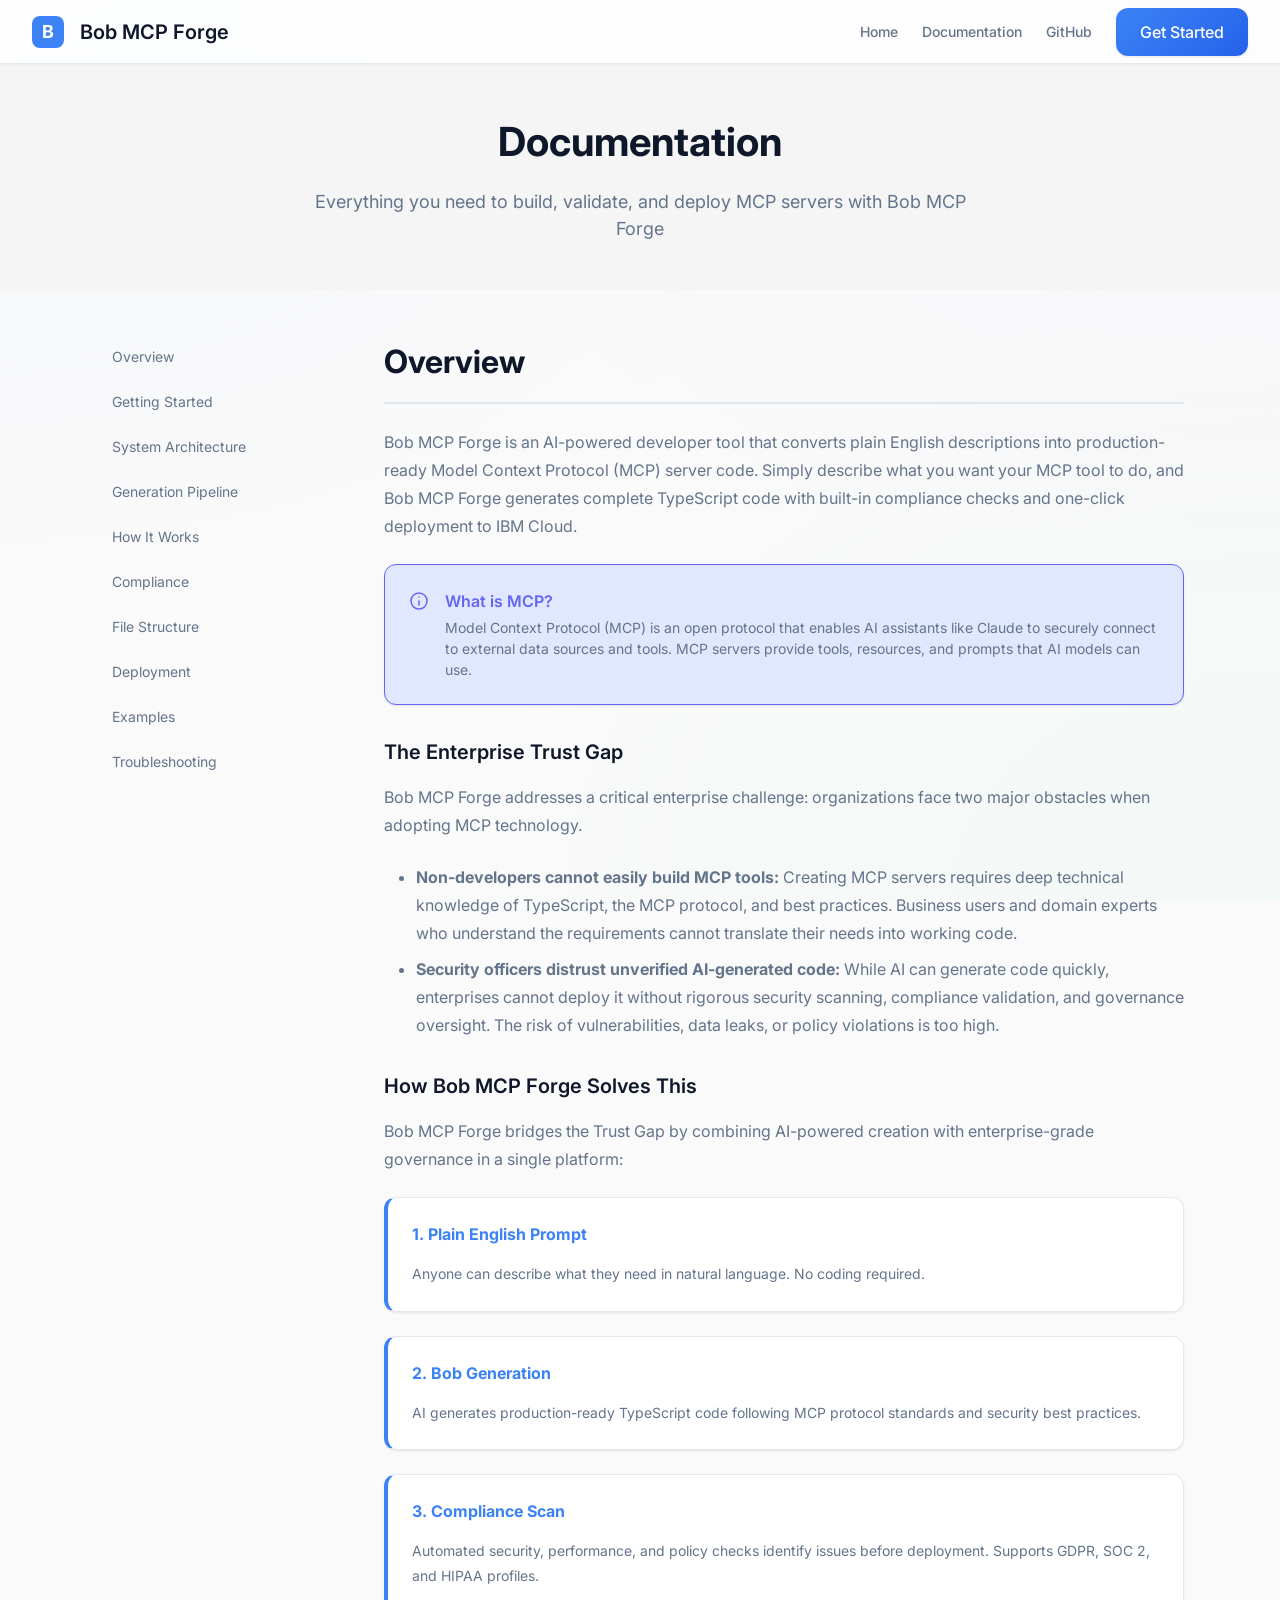
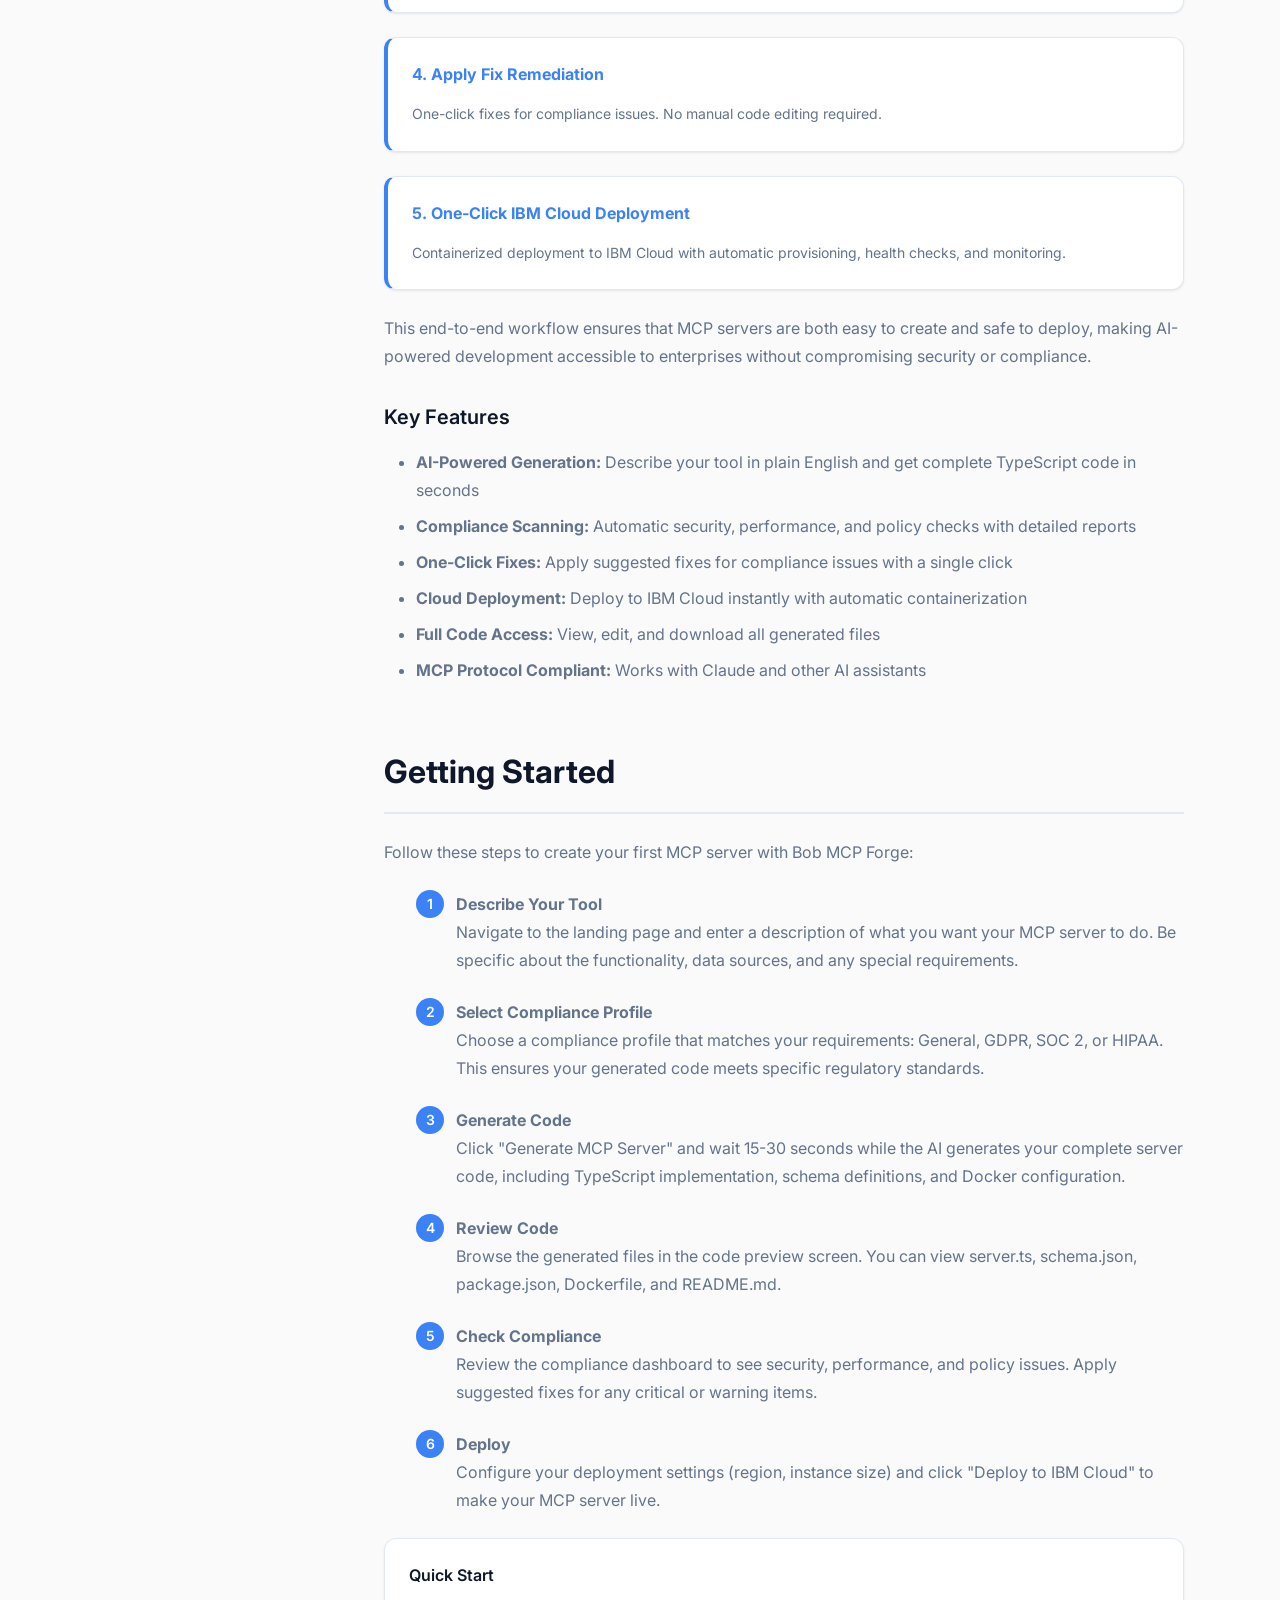
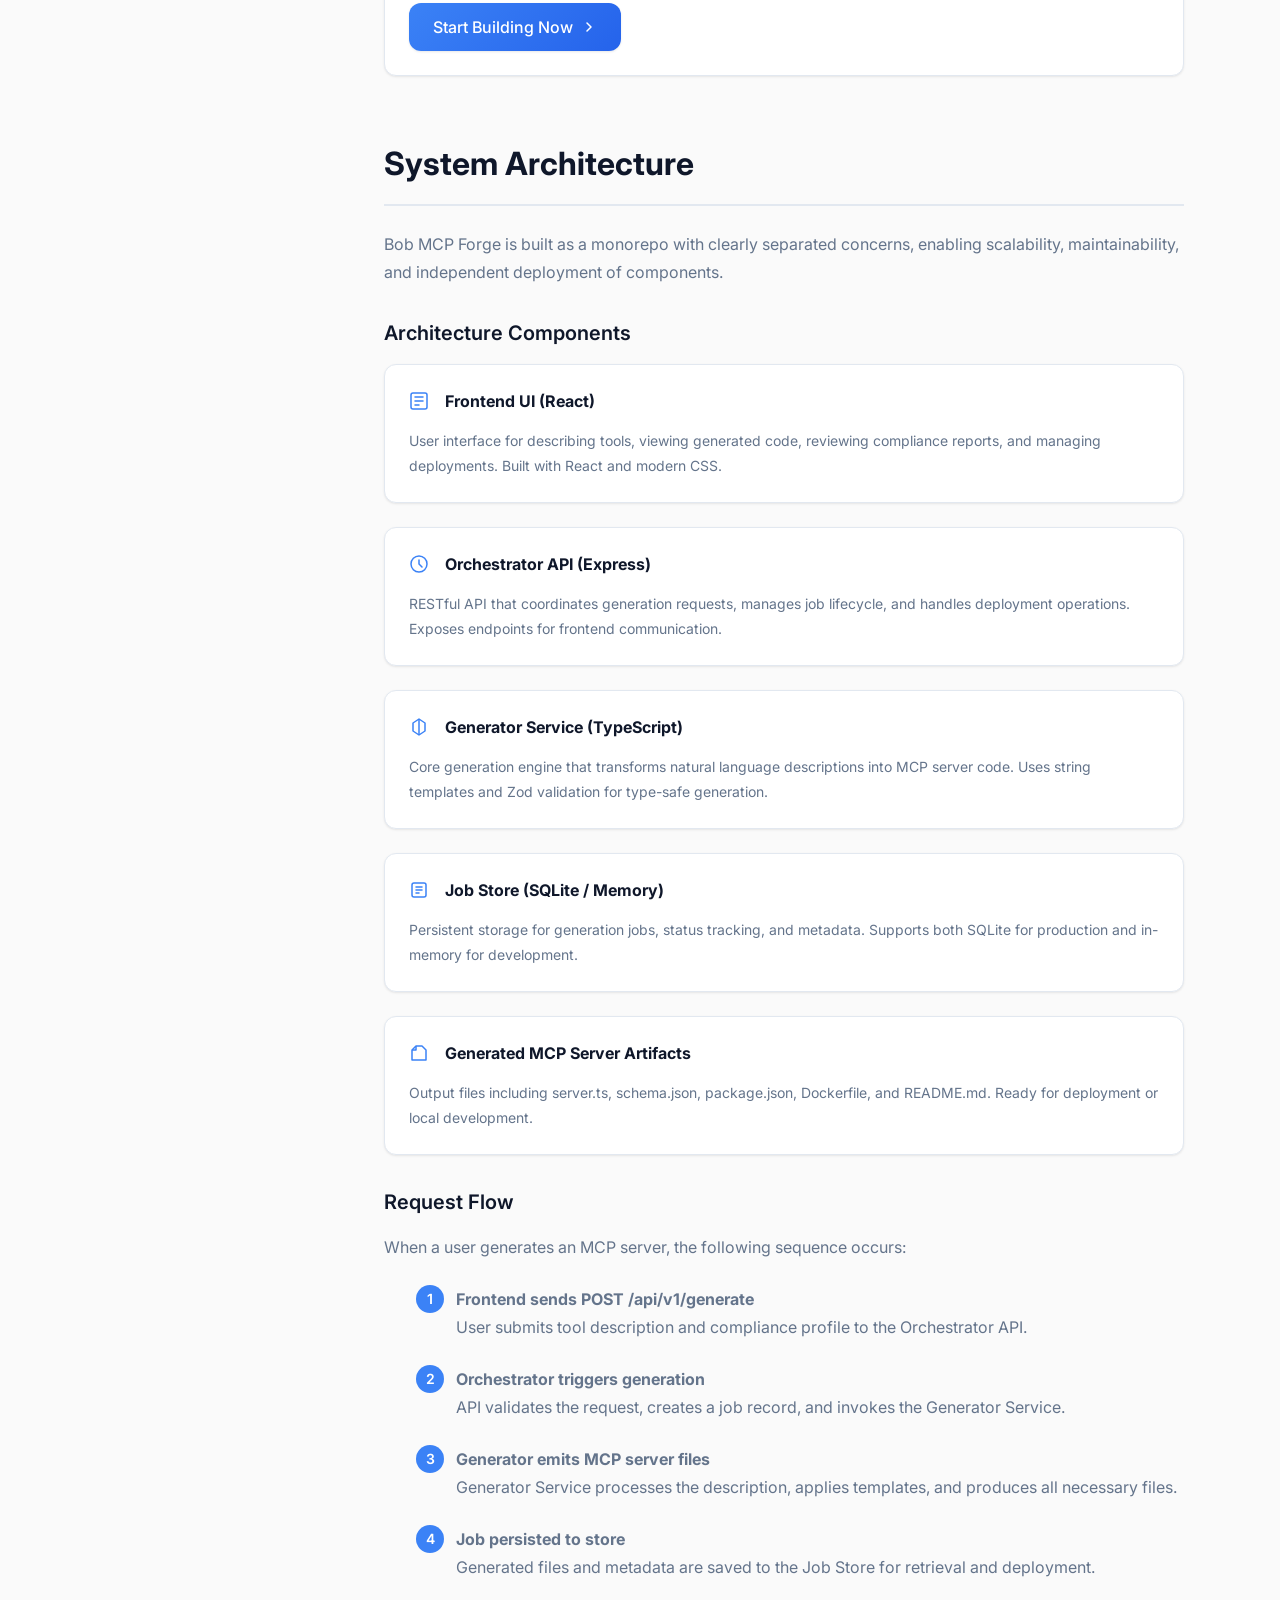
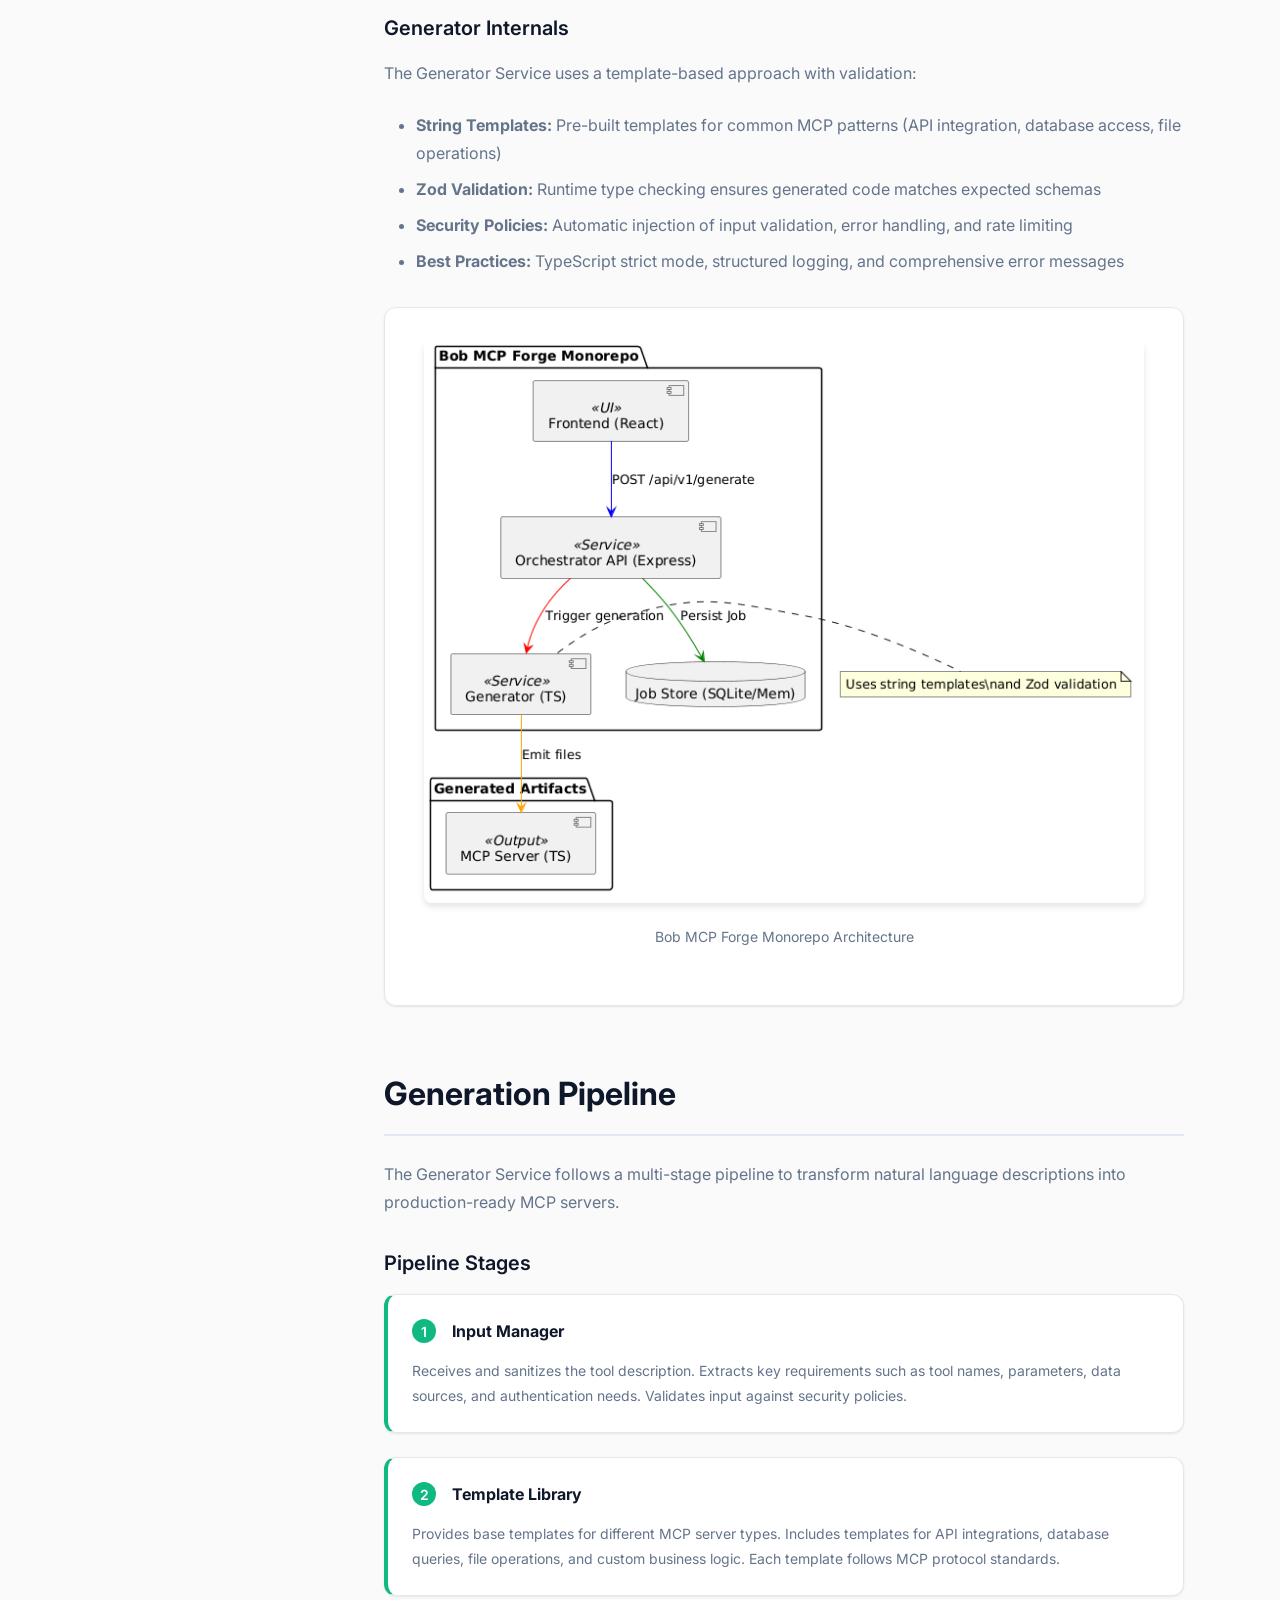
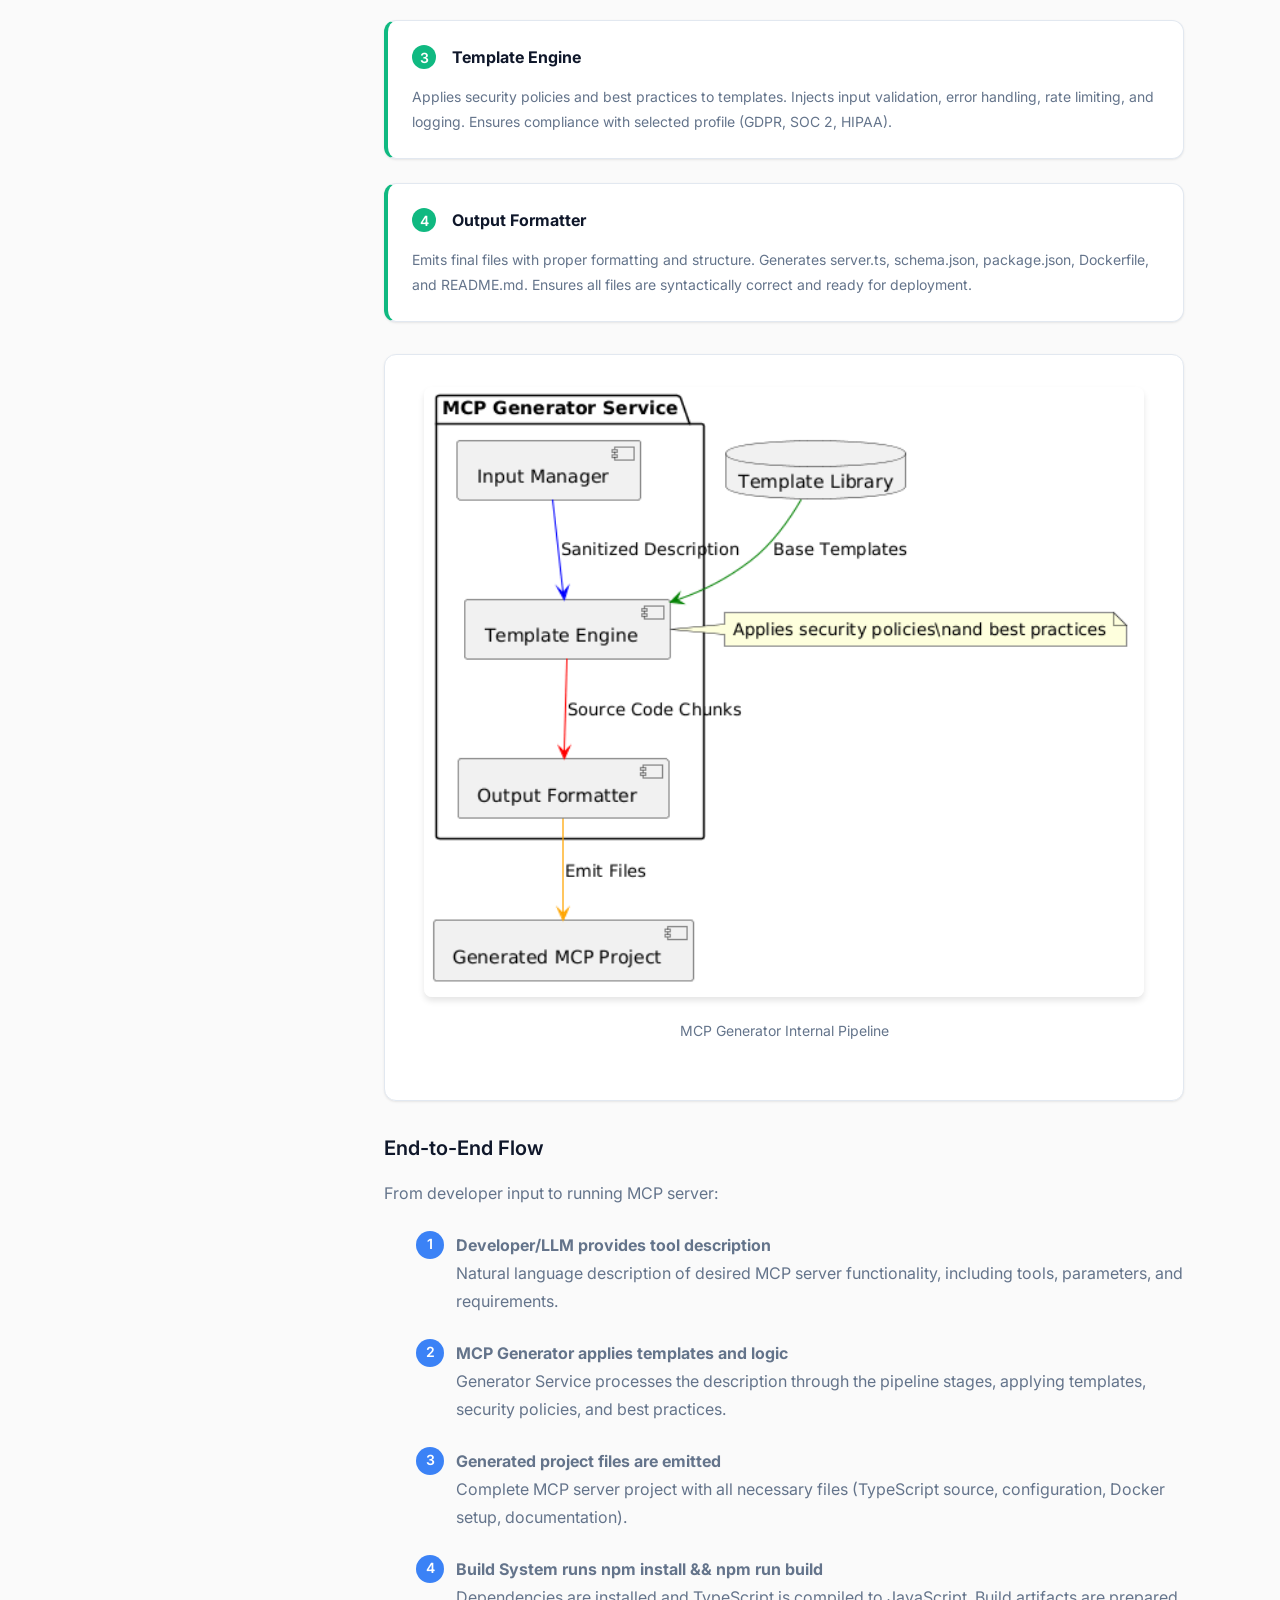
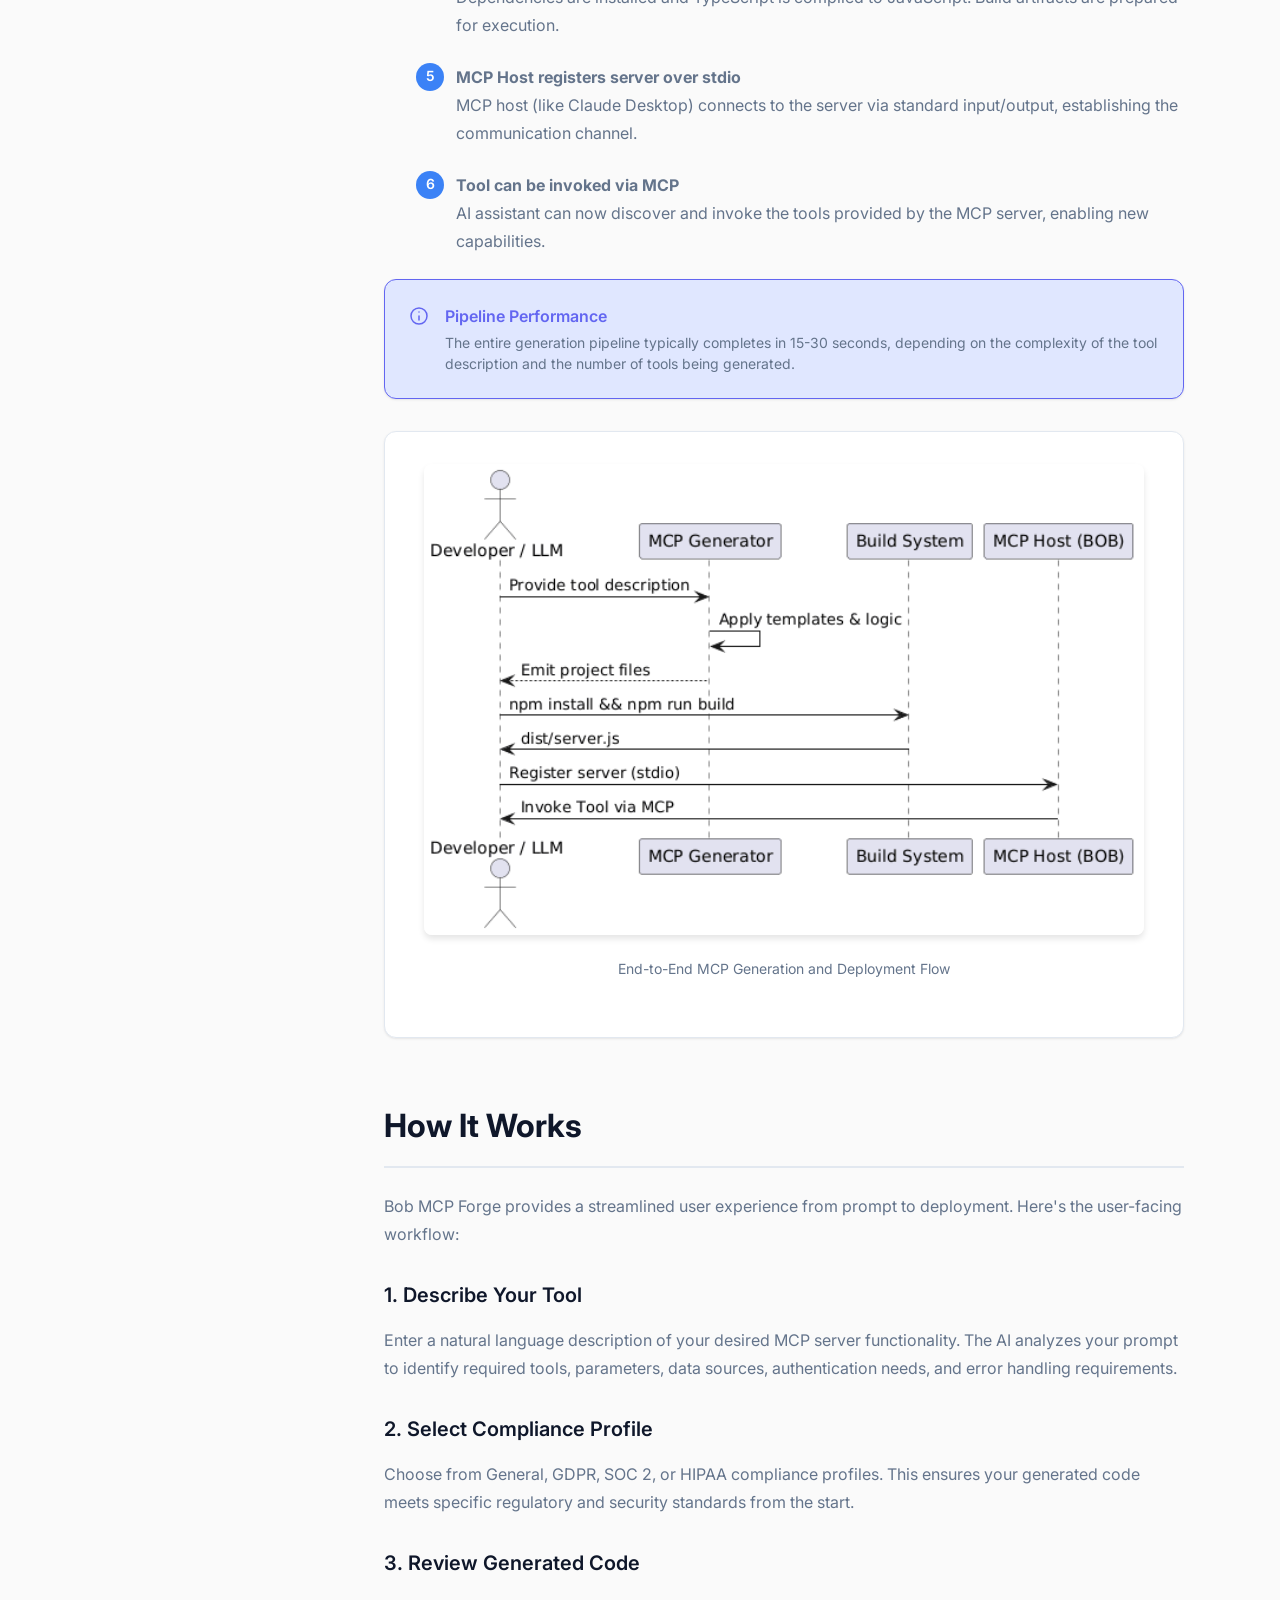
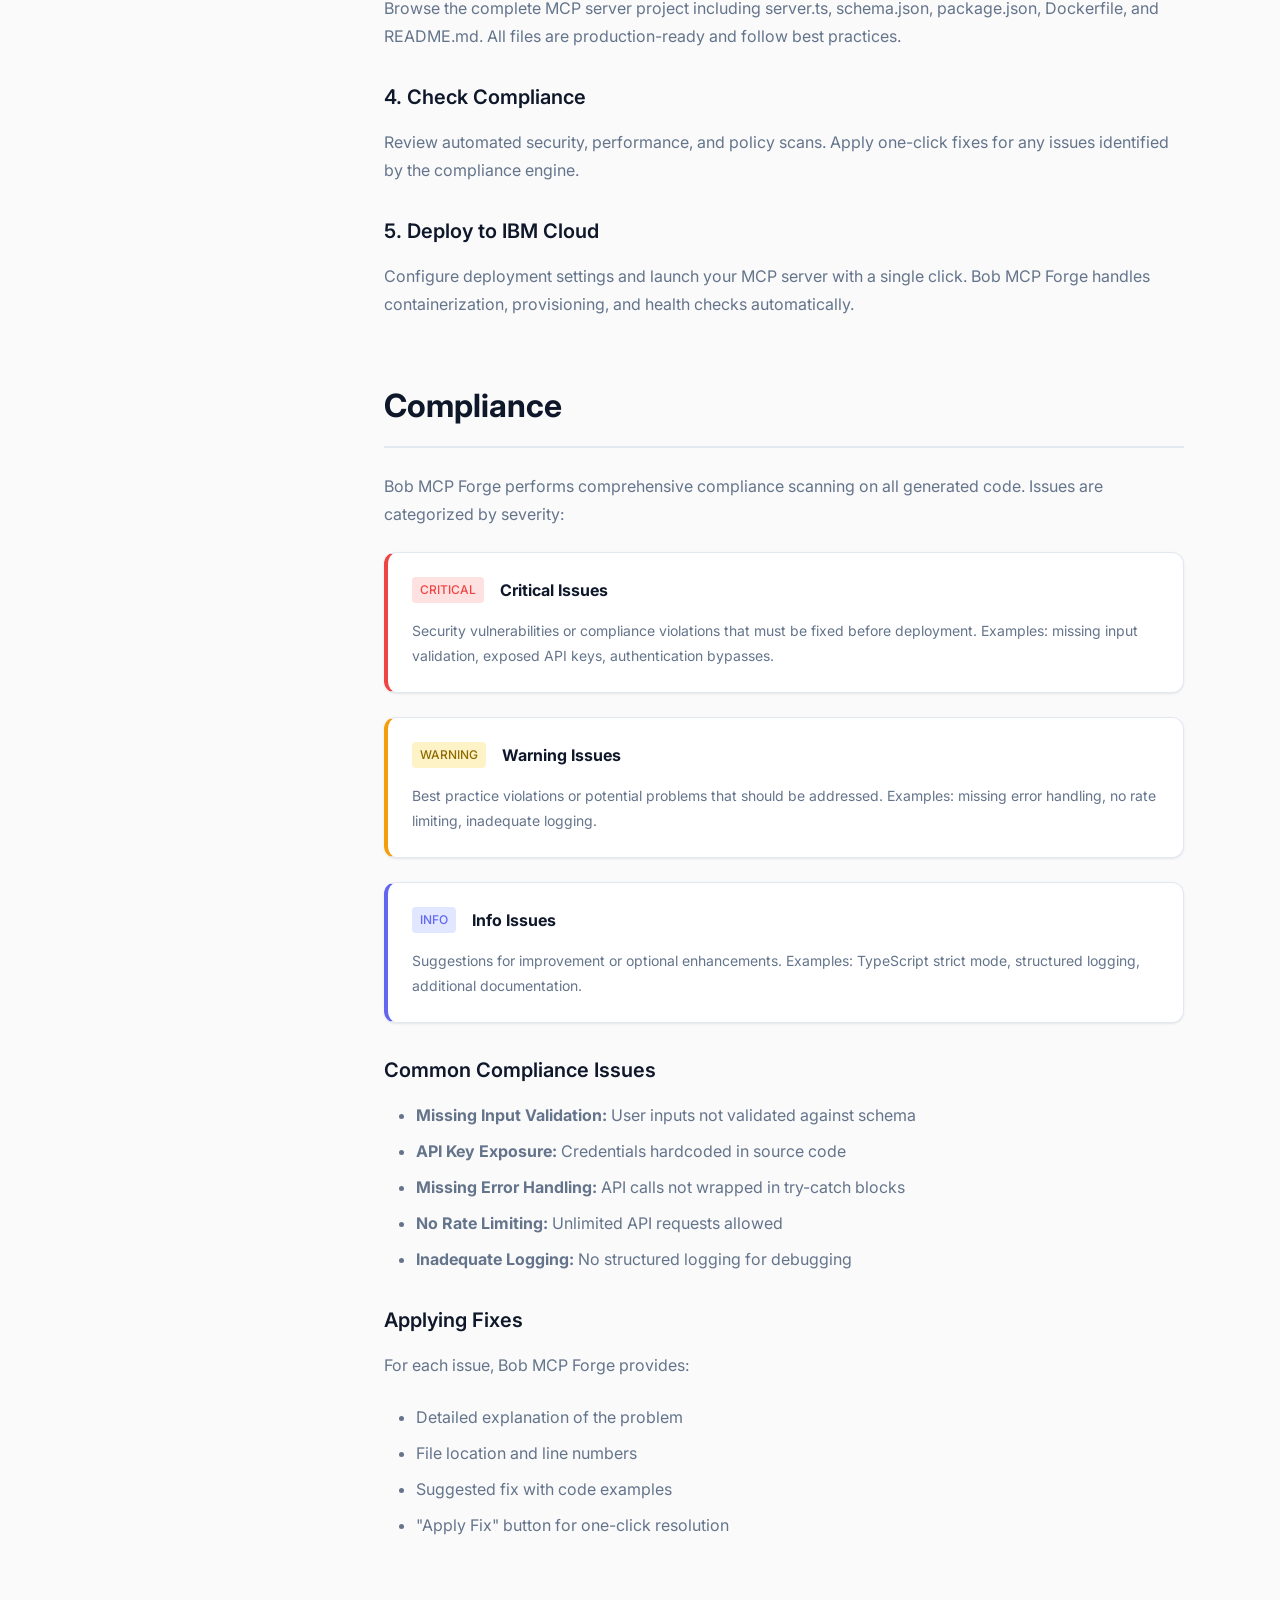
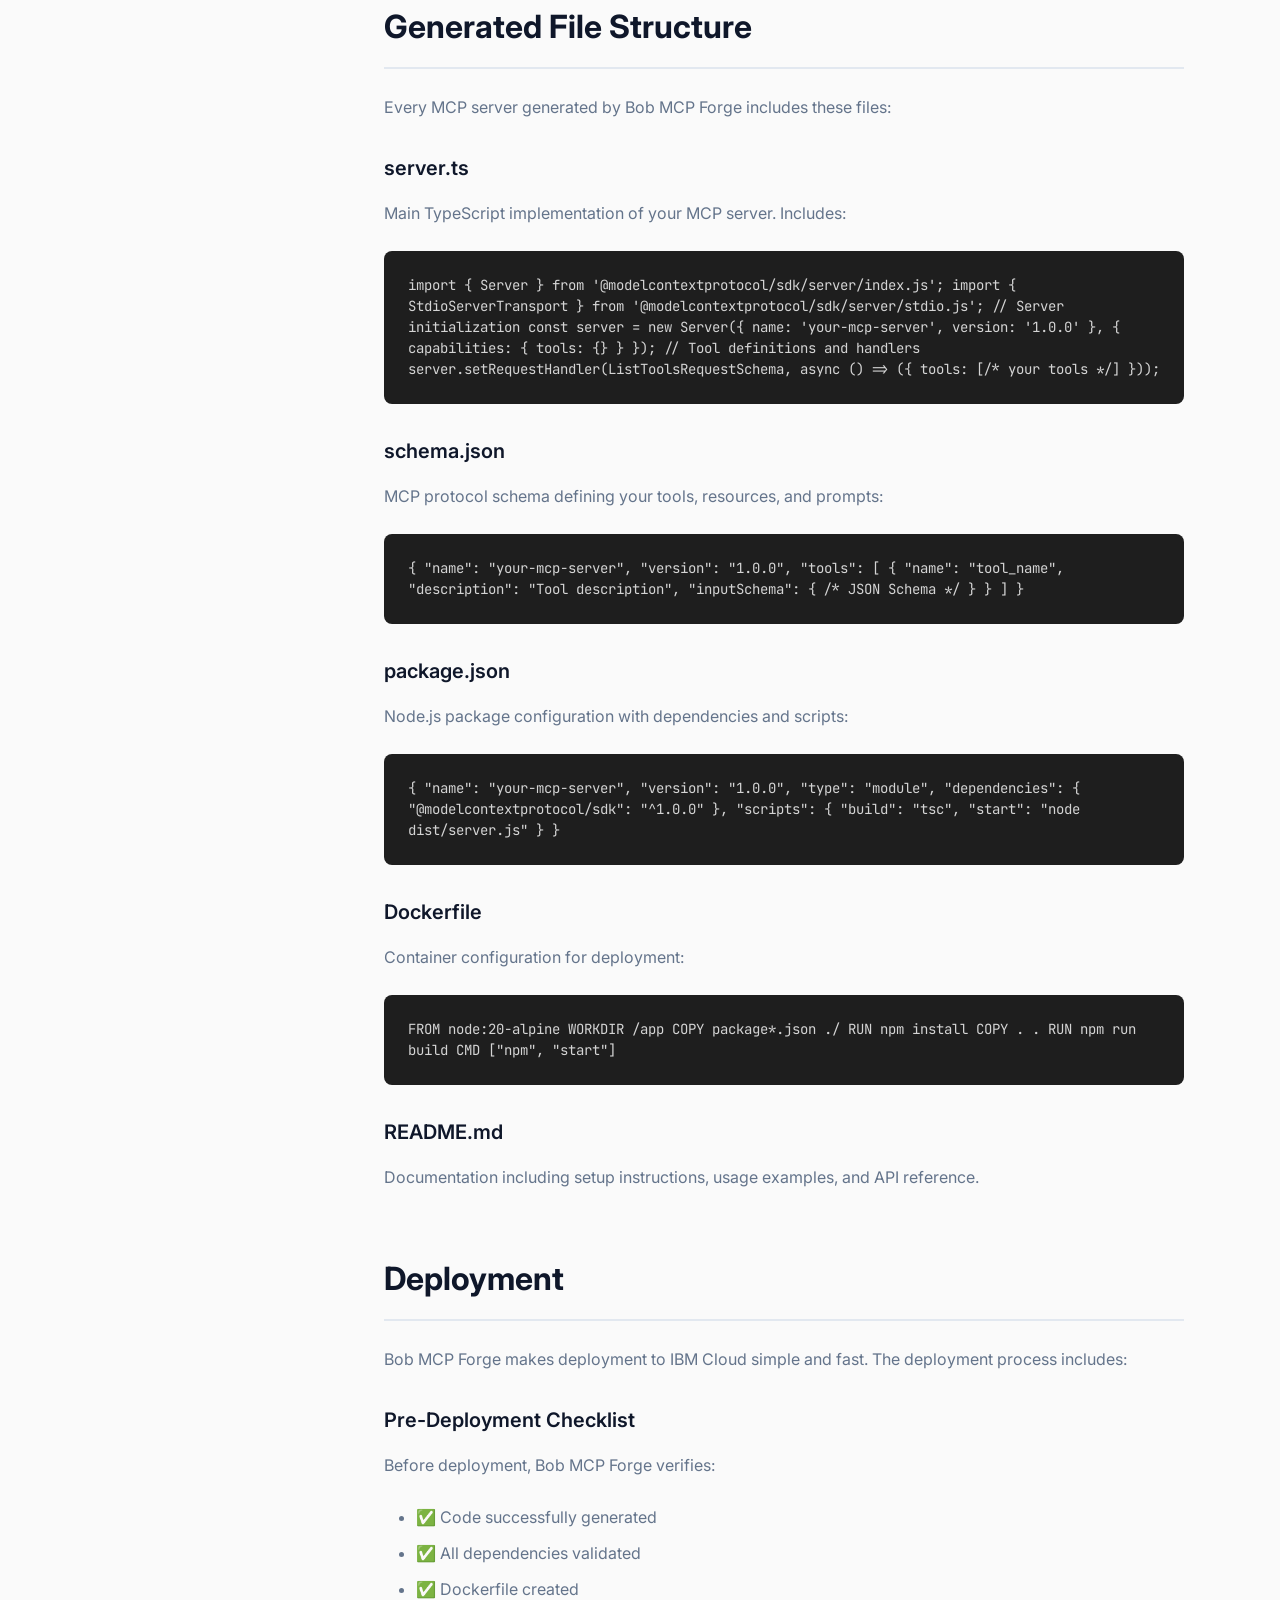
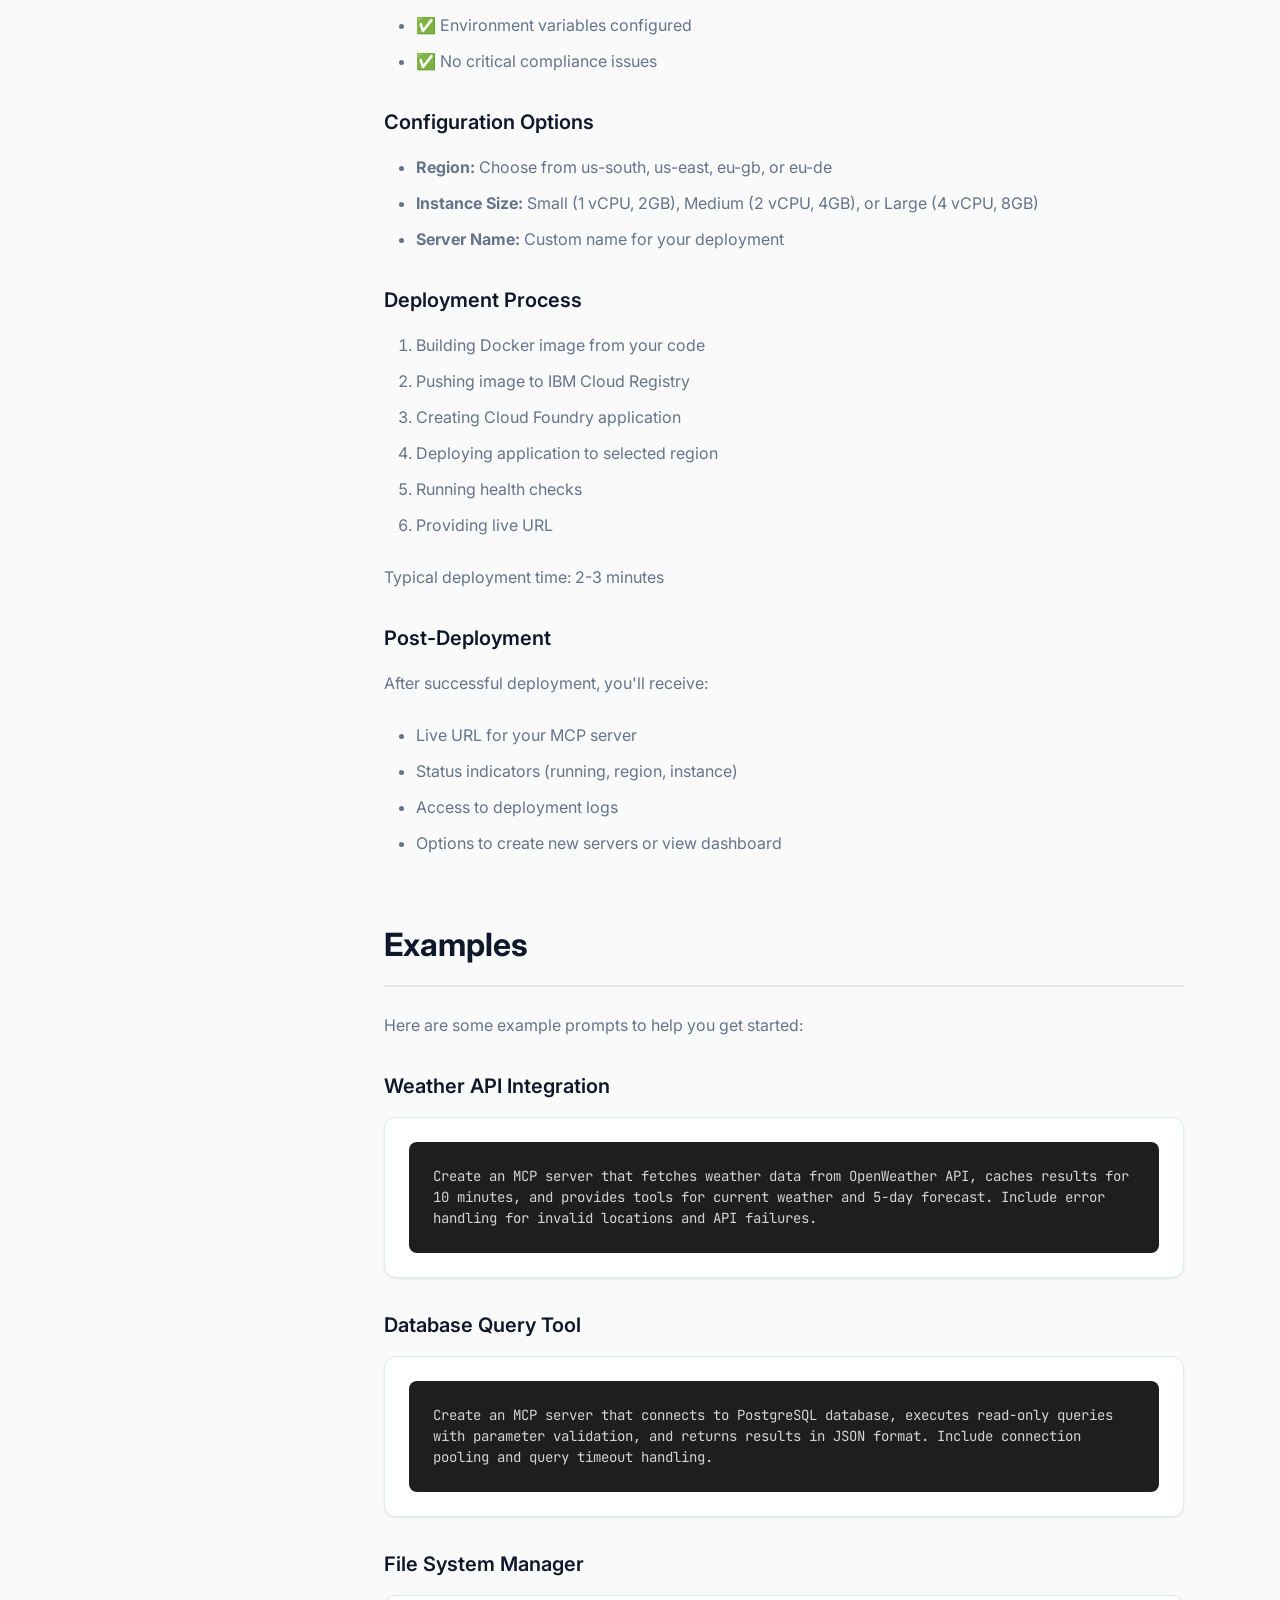
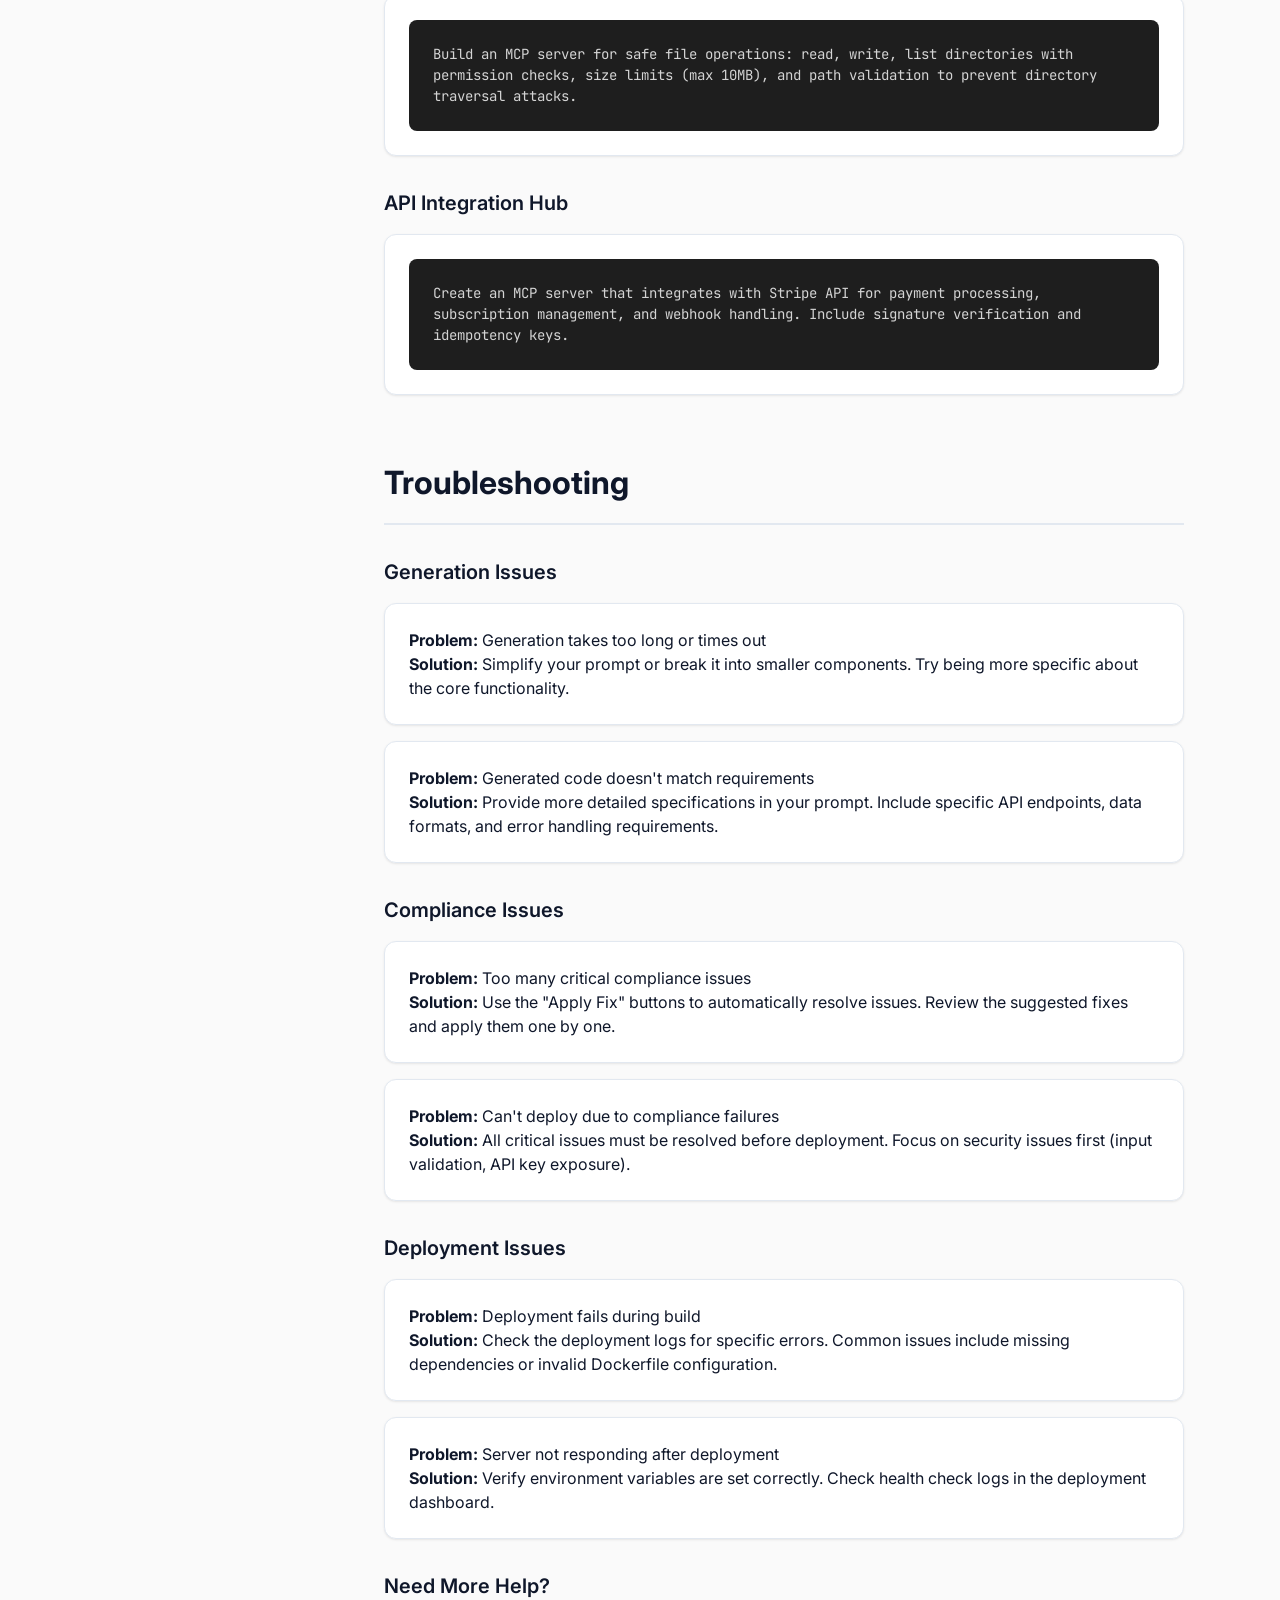
==== commit 9bd7b02d: "updates" ====
--- a/frontend/documentation.html
+++ b/frontend/documentation.html
@@ -186,10 +186,16 @@
                 <a href="#getting-started" class="docs-nav-link">Getting Started</a>
               </li>
               <li class="docs-nav-item">
+                <a href="#system-architecture" class="docs-nav-link">System Architecture</a>
+              </li>
+              <li class="docs-nav-item">
+                <a href="#generation-pipeline" class="docs-nav-link">Generation Pipeline</a>
+              </li>
+              <li class="docs-nav-item">
                 <a href="#how-it-works" class="docs-nav-link">How It Works</a>
               </li>
               <li class="docs-nav-item">
-                <a href="#compliance" class="docs-nav-link">Compliance Checks</a>
+                <a href="#compliance" class="docs-nav-link">Compliance</a>
               </li>
               <li class="docs-nav-item">
                 <a href="#file-structure" class="docs-nav-link">File Structure</a>
@@ -198,7 +204,7 @@
                 <a href="#deployment" class="docs-nav-link">Deployment</a>
               </li>
               <li class="docs-nav-item">
-                <a href="#examples" class="docs-nav-link">Example Prompts</a>
+                <a href="#examples" class="docs-nav-link">Examples</a>
               </li>
               <li class="docs-nav-item">
                 <a href="#troubleshooting" class="docs-nav-link">Troubleshooting</a>
@@ -232,6 +238,73 @@
               </div>
             </div>
 
+            <h3>The Enterprise Trust Gap</h3>
+            <p>
+              Bob MCP Forge addresses a critical enterprise challenge: organizations face two major obstacles when adopting MCP technology.
+            </p>
+            <ul>
+              <li><strong>Non-developers cannot easily build MCP tools:</strong> Creating MCP servers requires deep technical knowledge of TypeScript, the MCP protocol, and best practices. Business users and domain experts who understand the requirements cannot translate their needs into working code.</li>
+              <li><strong>Security officers distrust unverified AI-generated code:</strong> While AI can generate code quickly, enterprises cannot deploy it without rigorous security scanning, compliance validation, and governance oversight. The risk of vulnerabilities, data leaks, or policy violations is too high.</li>
+            </ul>
+
+            <h3>How Bob MCP Forge Solves This</h3>
+            <p>
+              Bob MCP Forge bridges the Trust Gap by combining AI-powered creation with enterprise-grade governance in a single platform:
+            </p>
+
+            <div style="display: grid; gap: var(--space-3); margin-bottom: var(--space-3);">
+              
+              <div class="card" style="padding: var(--space-3); border-left: 4px solid var(--color-primary);">
+                <div style="display: flex; align-items: center; gap: var(--space-2); margin-bottom: var(--space-2);">
+                  <strong style="color: var(--color-primary);">1. Plain English Prompt</strong>
+                </div>
+                <p style="margin: 0; font-size: var(--font-size-sm);">
+                  Anyone can describe what they need in natural language. No coding required.
+                </p>
+              </div>
+
+              <div class="card" style="padding: var(--space-3); border-left: 4px solid var(--color-primary);">
+                <div style="display: flex; align-items: center; gap: var(--space-2); margin-bottom: var(--space-2);">
+                  <strong style="color: var(--color-primary);">2. Bob Generation</strong>
+                </div>
+                <p style="margin: 0; font-size: var(--font-size-sm);">
+                  AI generates production-ready TypeScript code following MCP protocol standards and security best practices.
+                </p>
+              </div>
+
+              <div class="card" style="padding: var(--space-3); border-left: 4px solid var(--color-primary);">
+                <div style="display: flex; align-items: center; gap: var(--space-2); margin-bottom: var(--space-2);">
+                  <strong style="color: var(--color-primary);">3. Compliance Scan</strong>
+                </div>
+                <p style="margin: 0; font-size: var(--font-size-sm);">
+                  Automated security, performance, and policy checks identify issues before deployment. Supports GDPR, SOC 2, and HIPAA profiles.
+                </p>
+              </div>
+
+              <div class="card" style="padding: var(--space-3); border-left: 4px solid var(--color-primary);">
+                <div style="display: flex; align-items: center; gap: var(--space-2); margin-bottom: var(--space-2);">
+                  <strong style="color: var(--color-primary);">4. Apply Fix Remediation</strong>
+                </div>
+                <p style="margin: 0; font-size: var(--font-size-sm);">
+                  One-click fixes for compliance issues. No manual code editing required.
+                </p>
+              </div>
+
+              <div class="card" style="padding: var(--space-3); border-left: 4px solid var(--color-primary);">
+                <div style="display: flex; align-items: center; gap: var(--space-2); margin-bottom: var(--space-2);">
+                  <strong style="color: var(--color-primary);">5. One-Click IBM Cloud Deployment</strong>
+                </div>
+                <p style="margin: 0; font-size: var(--font-size-sm);">
+                  Containerized deployment to IBM Cloud with automatic provisioning, health checks, and monitoring.
+                </p>
+              </div>
+
+            </div>
+
+            <p>
+              This end-to-end workflow ensures that MCP servers are both easy to create and safe to deploy, making AI-powered development accessible to enterprises without compromising security or compliance.
+            </p>
+
             <h3>Key Features</h3>
             <ul>
               <li><strong>AI-Powered Generation:</strong> Describe your tool in plain English and get complete TypeScript code in seconds</li>
@@ -288,63 +361,274 @@
             </div>
           </section>
 
+          <!-- System Architecture -->
+          <section id="system-architecture" class="docs-section">
+            <h2>System Architecture</h2>
+            <p>
+              Bob MCP Forge is built as a monorepo with clearly separated concerns, enabling scalability, maintainability, and independent deployment of components.
+            </p>
+
+            <h3>Architecture Components</h3>
+            <div style="display: grid; gap: var(--space-3); margin-bottom: var(--space-3);">
+              
+              <div class="card" style="padding: var(--space-3);">
+                <div style="display: flex; align-items: center; gap: var(--space-2); margin-bottom: var(--space-2);">
+                  <svg width="20" height="20" viewBox="0 0 20 20" fill="none" xmlns="http://www.w3.org/2000/svg" style="flex-shrink: 0;">
+                    <rect x="2" y="2" width="16" height="16" rx="2" stroke="var(--color-primary)" stroke-width="1.5"/>
+                    <path d="M6 6H14M6 10H14M6 14H10" stroke="var(--color-primary)" stroke-width="1.5" stroke-linecap="round"/>
+                  </svg>
+                  <strong>Frontend UI (React)</strong>
+                </div>
+                <p style="margin: 0; font-size: var(--font-size-sm); color: var(--color-text-secondary);">
+                  User interface for describing tools, viewing generated code, reviewing compliance reports, and managing deployments. Built with React and modern CSS.
+                </p>
+              </div>
+
+              <div class="card" style="padding: var(--space-3);">
+                <div style="display: flex; align-items: center; gap: var(--space-2); margin-bottom: var(--space-2);">
+                  <svg width="20" height="20" viewBox="0 0 20 20" fill="none" xmlns="http://www.w3.org/2000/svg" style="flex-shrink: 0;">
+                    <circle cx="10" cy="10" r="8" stroke="var(--color-primary)" stroke-width="1.5"/>
+                    <path d="M10 6V10L13 13" stroke="var(--color-primary)" stroke-width="1.5" stroke-linecap="round"/>
+                  </svg>
+                  <strong>Orchestrator API (Express)</strong>
+                </div>
+                <p style="margin: 0; font-size: var(--font-size-sm); color: var(--color-text-secondary);">
+                  RESTful API that coordinates generation requests, manages job lifecycle, and handles deployment operations. Exposes endpoints for frontend communication.
+                </p>
+              </div>
+
+              <div class="card" style="padding: var(--space-3);">
+                <div style="display: flex; align-items: center; gap: var(--space-2); margin-bottom: var(--space-2);">
+                  <svg width="20" height="20" viewBox="0 0 20 20" fill="none" xmlns="http://www.w3.org/2000/svg" style="flex-shrink: 0;">
+                    <path d="M4 6L10 2L16 6V14L10 18L4 14V6Z" stroke="var(--color-primary)" stroke-width="1.5" stroke-linejoin="round"/>
+                    <path d="M10 2V18" stroke="var(--color-primary)" stroke-width="1.5"/>
+                  </svg>
+                  <strong>Generator Service (TypeScript)</strong>
+                </div>
+                <p style="margin: 0; font-size: var(--font-size-sm); color: var(--color-text-secondary);">
+                  Core generation engine that transforms natural language descriptions into MCP server code. Uses string templates and Zod validation for type-safe generation.
+                </p>
+              </div>
+
+              <div class="card" style="padding: var(--space-3);">
+                <div style="display: flex; align-items: center; gap: var(--space-2); margin-bottom: var(--space-2);">
+                  <svg width="20" height="20" viewBox="0 0 20 20" fill="none" xmlns="http://www.w3.org/2000/svg" style="flex-shrink: 0;">
+                    <rect x="3" y="3" width="14" height="14" rx="2" stroke="var(--color-primary)" stroke-width="1.5"/>
+                    <path d="M7 7H13M7 10H13M7 13H10" stroke="var(--color-primary)" stroke-width="1.5" stroke-linecap="round"/>
+                  </svg>
+                  <strong>Job Store (SQLite / Memory)</strong>
+                </div>
+                <p style="margin: 0; font-size: var(--font-size-sm); color: var(--color-text-secondary);">
+                  Persistent storage for generation jobs, status tracking, and metadata. Supports both SQLite for production and in-memory for development.
+                </p>
+              </div>
+
+              <div class="card" style="padding: var(--space-3);">
+                <div style="display: flex; align-items: center; gap: var(--space-2); margin-bottom: var(--space-2);">
+                  <svg width="20" height="20" viewBox="0 0 20 20" fill="none" xmlns="http://www.w3.org/2000/svg" style="flex-shrink: 0;">
+                    <path d="M7 3H13L17 7V17H3V7L7 3Z" stroke="var(--color-primary)" stroke-width="1.5" stroke-linejoin="round"/>
+                    <path d="M7 3V7H3" stroke="var(--color-primary)" stroke-width="1.5" stroke-linejoin="round"/>
+                  </svg>
+                  <strong>Generated MCP Server Artifacts</strong>
+                </div>
+                <p style="margin: 0; font-size: var(--font-size-sm); color: var(--color-text-secondary);">
+                  Output files including server.ts, schema.json, package.json, Dockerfile, and README.md. Ready for deployment or local development.
+                </p>
+              </div>
+
+            </div>
+
+            <h3>Request Flow</h3>
+            <p>
+              When a user generates an MCP server, the following sequence occurs:
+            </p>
+            <ol class="step-list">
+              <li>
+                <strong>Frontend sends POST /api/v1/generate</strong><br>
+                User submits tool description and compliance profile to the Orchestrator API.
+              </li>
+              <li>
+                <strong>Orchestrator triggers generation</strong><br>
+                API validates the request, creates a job record, and invokes the Generator Service.
+              </li>
+              <li>
+                <strong>Generator emits MCP server files</strong><br>
+                Generator Service processes the description, applies templates, and produces all necessary files.
+              </li>
+              <li>
+                <strong>Job persisted to store</strong><br>
+                Generated files and metadata are saved to the Job Store for retrieval and deployment.
+              </li>
+            </ol>
+
+            <h3>Generator Internals</h3>
+            <p>
+              The Generator Service uses a template-based approach with validation:
+            </p>
+            <ul>
+              <li><strong>String Templates:</strong> Pre-built templates for common MCP patterns (API integration, database access, file operations)</li>
+              <li><strong>Zod Validation:</strong> Runtime type checking ensures generated code matches expected schemas</li>
+              <li><strong>Security Policies:</strong> Automatic injection of input validation, error handling, and rate limiting</li>
+              <li><strong>Best Practices:</strong> TypeScript strict mode, structured logging, and comprehensive error messages</li>
+            </ul>
+
+            <div class="card" style="padding: var(--space-4); margin-top: var(--space-4); text-align: center;">
+              <img src="documentation-images/Bob MCP Forge Monorepo.webp" alt="Bob MCP Forge Monorepo Architecture" style="width: 100%; max-width: 720px; height: auto; border-radius: var(--radius-md); box-shadow: 0 4px 6px rgba(0, 0, 0, 0.1);">
+              <p style="margin-top: var(--space-2); font-size: var(--font-size-sm); color: var(--color-text-secondary); text-align: center;">
+                Bob MCP Forge Monorepo Architecture
+              </p>
+            </div>
+          </section>
+
+          <!-- Generation Pipeline -->
+          <section id="generation-pipeline" class="docs-section">
+            <h2>Generation Pipeline</h2>
+            <p>
+              The Generator Service follows a multi-stage pipeline to transform natural language descriptions into production-ready MCP servers.
+            </p>
+
+            <h3>Pipeline Stages</h3>
+            <div style="display: grid; gap: var(--space-3); margin-bottom: var(--space-3);">
+              
+              <div class="card" style="padding: var(--space-3); border-left: 4px solid var(--color-success);">
+                <div style="display: flex; align-items: center; gap: var(--space-2); margin-bottom: var(--space-2);">
+                  <span style="background: var(--color-success); color: white; width: 24px; height: 24px; border-radius: 50%; display: flex; align-items: center; justify-content: center; font-weight: 600; font-size: var(--font-size-sm);">1</span>
+                  <strong>Input Manager</strong>
+                </div>
+                <p style="margin: 0; font-size: var(--font-size-sm); color: var(--color-text-secondary);">
+                  Receives and sanitizes the tool description. Extracts key requirements such as tool names, parameters, data sources, and authentication needs. Validates input against security policies.
+                </p>
+              </div>
+
+              <div class="card" style="padding: var(--space-3); border-left: 4px solid var(--color-success);">
+                <div style="display: flex; align-items: center; gap: var(--space-2); margin-bottom: var(--space-2);">
+                  <span style="background: var(--color-success); color: white; width: 24px; height: 24px; border-radius: 50%; display: flex; align-items: center; justify-content: center; font-weight: 600; font-size: var(--font-size-sm);">2</span>
+                  <strong>Template Library</strong>
+                </div>
+                <p style="margin: 0; font-size: var(--font-size-sm); color: var(--color-text-secondary);">
+                  Provides base templates for different MCP server types. Includes templates for API integrations, database queries, file operations, and custom business logic. Each template follows MCP protocol standards.
+                </p>
+              </div>
+
+              <div class="card" style="padding: var(--space-3); border-left: 4px solid var(--color-success);">
+                <div style="display: flex; align-items: center; gap: var(--space-2); margin-bottom: var(--space-2);">
+                  <span style="background: var(--color-success); color: white; width: 24px; height: 24px; border-radius: 50%; display: flex; align-items: center; justify-content: center; font-weight: 600; font-size: var(--font-size-sm);">3</span>
+                  <strong>Template Engine</strong>
+                </div>
+                <p style="margin: 0; font-size: var(--font-size-sm); color: var(--color-text-secondary);">
+                  Applies security policies and best practices to templates. Injects input validation, error handling, rate limiting, and logging. Ensures compliance with selected profile (GDPR, SOC 2, HIPAA).
+                </p>
+              </div>
+
+              <div class="card" style="padding: var(--space-3); border-left: 4px solid var(--color-success);">
+                <div style="display: flex; align-items: center; gap: var(--space-2); margin-bottom: var(--space-2);">
+                  <span style="background: var(--color-success); color: white; width: 24px; height: 24px; border-radius: 50%; display: flex; align-items: center; justify-content: center; font-weight: 600; font-size: var(--font-size-sm);">4</span>
+                  <strong>Output Formatter</strong>
+                </div>
+                <p style="margin: 0; font-size: var(--font-size-sm); color: var(--color-text-secondary);">
+                  Emits final files with proper formatting and structure. Generates server.ts, schema.json, package.json, Dockerfile, and README.md. Ensures all files are syntactically correct and ready for deployment.
+                </p>
+              </div>
+
+            </div>
+
+            <div class="card" style="padding: var(--space-4); margin-top: var(--space-4); text-align: center;">
+              <img src="documentation-images/MCP Generator Service.webp" alt="MCP Generator Internal Pipeline" style="width: 100%; max-width: 720px; height: auto; border-radius: var(--radius-md); box-shadow: 0 4px 6px rgba(0, 0, 0, 0.1);">
+              <p style="margin-top: var(--space-2); font-size: var(--font-size-sm); color: var(--color-text-secondary); text-align: center;">
+                MCP Generator Internal Pipeline
+              </p>
+            </div>
+
+            <h3>End-to-End Flow</h3>
+            <p>
+              From developer input to running MCP server:
+            </p>
+            <ol class="step-list">
+              <li>
+                <strong>Developer/LLM provides tool description</strong><br>
+                Natural language description of desired MCP server functionality, including tools, parameters, and requirements.
+              </li>
+              <li>
+                <strong>MCP Generator applies templates and logic</strong><br>
+                Generator Service processes the description through the pipeline stages, applying templates, security policies, and best practices.
+              </li>
+              <li>
+                <strong>Generated project files are emitted</strong><br>
+                Complete MCP server project with all necessary files (TypeScript source, configuration, Docker setup, documentation).
+              </li>
+              <li>
+                <strong>Build System runs npm install && npm run build</strong><br>
+                Dependencies are installed and TypeScript is compiled to JavaScript. Build artifacts are prepared for execution.
+              </li>
+              <li>
+                <strong>MCP Host registers server over stdio</strong><br>
+                MCP host (like Claude Desktop) connects to the server via standard input/output, establishing the communication channel.
+              </li>
+              <li>
+                <strong>Tool can be invoked via MCP</strong><br>
+                AI assistant can now discover and invoke the tools provided by the MCP server, enabling new capabilities.
+              </li>
+            </ol>
+
+            <div class="card" style="padding: var(--space-3); background: var(--color-info-light); border: 1px solid var(--color-info); margin-top: var(--space-3);">
+              <div style="display: flex; gap: var(--space-2);">
+                <svg width="20" height="20" viewBox="0 0 20 20" fill="none" xmlns="http://www.w3.org/2000/svg" style="flex-shrink: 0; margin-top: 2px;">
+                  <path d="M10 18C14.4183 18 18 14.4183 18 10C18 5.58172 14.4183 2 10 2C5.58172 2 2 5.58172 2 10C2 14.4183 5.58172 18 10 18Z" stroke="var(--color-info)" stroke-width="1.5"/>
+                  <path d="M10 14V10M10 6H10.01" stroke="var(--color-info)" stroke-width="1.5" stroke-linecap="round"/>
+                </svg>
+                <div>
+                  <div style="font-weight: 600; margin-bottom: 4px; color: var(--color-info);">Pipeline Performance</div>
+                  <div style="font-size: var(--font-size-sm); color: var(--color-text-secondary);">
+                    The entire generation pipeline typically completes in 15-30 seconds, depending on the complexity of the tool description and the number of tools being generated.
+                  </div>
+                </div>
+              </div>
+            </div>
+
+            <div class="card" style="padding: var(--space-4); margin-top: var(--space-4); text-align: center;">
+              <img src="documentation-images/Sequence Diagram.webp" alt="End-to-End MCP Generation and Deployment Flow" style="width: 100%; max-width: 720px; height: auto; border-radius: var(--radius-md); box-shadow: 0 4px 6px rgba(0, 0, 0, 0.1);">
+              <p style="margin-top: var(--space-2); font-size: var(--font-size-sm); color: var(--color-text-secondary); text-align: center;">
+                End-to-End MCP Generation and Deployment Flow
+              </p>
+            </div>
+          </section>
+
           <!-- How It Works -->
           <section id="how-it-works" class="docs-section">
-            <h2>How Bob MCP Forge Works</h2>
-            <p>
-              Bob MCP Forge uses advanced AI to understand your requirements and generate production-ready code. Here's what happens behind the scenes:
-            </p>
-
-            <h3>1. Understanding Your Request</h3>
-            <p>
-              The AI analyzes your prompt to identify:
-            </p>
-            <ul>
-              <li>Required MCP tools and their parameters</li>
-              <li>Data sources and API integrations</li>
-              <li>Authentication and security requirements</li>
-              <li>Error handling and validation needs</li>
-              <li>Performance and caching strategies</li>
-            </ul>
-
-            <h3>2. Code Generation</h3>
-            <p>
-              Based on your requirements, Bob MCP Forge generates:
-            </p>
-            <ul>
-              <li><strong>server.ts:</strong> Main MCP server implementation with TypeScript</li>
-              <li><strong>schema.json:</strong> MCP protocol schema definitions</li>
-              <li><strong>package.json:</strong> Node.js dependencies and scripts</li>
-              <li><strong>Dockerfile:</strong> Container configuration for deployment</li>
-              <li><strong>README.md:</strong> Documentation and usage instructions</li>
-            </ul>
-
-            <h3>3. Compliance Scanning</h3>
-            <p>
-              Every generated server is automatically scanned for:
-            </p>
-            <ul>
-              <li><strong>Security Issues:</strong> Input validation, API key exposure, authentication</li>
-              <li><strong>Performance:</strong> Rate limiting, caching, resource management</li>
-              <li><strong>Code Quality:</strong> TypeScript strict mode, error handling, logging</li>
-              <li><strong>Policy Compliance:</strong> GDPR, SOC 2, HIPAA requirements (based on selected profile)</li>
-            </ul>
-
-            <h3>4. Deployment Preparation</h3>
-            <p>
-              Bob MCP Forge prepares your server for deployment by:
-            </p>
-            <ul>
-              <li>Building a Docker container image</li>
-              <li>Configuring environment variables</li>
-              <li>Setting up health checks</li>
-              <li>Provisioning IBM Cloud resources</li>
-            </ul>
+            <h2>How It Works</h2>
+            <p>
+              Bob MCP Forge provides a streamlined user experience from prompt to deployment. Here's the user-facing workflow:
+            </p>
+
+            <h3>1. Describe Your Tool</h3>
+            <p>
+              Enter a natural language description of your desired MCP server functionality. The AI analyzes your prompt to identify required tools, parameters, data sources, authentication needs, and error handling requirements.
+            </p>
+
+            <h3>2. Select Compliance Profile</h3>
+            <p>
+              Choose from General, GDPR, SOC 2, or HIPAA compliance profiles. This ensures your generated code meets specific regulatory and security standards from the start.
+            </p>
+
+            <h3>3. Review Generated Code</h3>
+            <p>
+              Browse the complete MCP server project including server.ts, schema.json, package.json, Dockerfile, and README.md. All files are production-ready and follow best practices.
+            </p>
+
+            <h3>4. Check Compliance</h3>
+            <p>
+              Review automated security, performance, and policy scans. Apply one-click fixes for any issues identified by the compliance engine.
+            </p>
+
+            <h3>5. Deploy to IBM Cloud</h3>
+            <p>
+              Configure deployment settings and launch your MCP server with a single click. Bob MCP Forge handles containerization, provisioning, and health checks automatically.
+            </p>
           </section>
 
-          <!-- Compliance Checks -->
+          <!-- Compliance -->
           <section id="compliance" class="docs-section">
-            <h2>Compliance Checks</h2>
+            <h2>Compliance</h2>
             <p>
               Bob MCP Forge performs comprehensive compliance scanning on all generated code. Issues are categorized by severity:
             </p>
@@ -544,7 +828,7 @@
 
           <!-- Examples -->
           <section id="examples" class="docs-section">
-            <h2>Example Prompts</h2>
+            <h2>Examples</h2>
             <p>
               Here are some example prompts to help you get started:
             </p>
--- a/frontend/styles/global.css
+++ b/frontend/styles/global.css
@@ -18,6 +18,11 @@
   line-height: var(--line-height-normal);
   color: var(--color-text-primary);
   background: var(--color-bg);
+  background-image:
+    radial-gradient(at 0% 0%, rgba(59, 130, 246, 0.03) 0px, transparent 50%),
+    radial-gradient(at 100% 0%, rgba(168, 85, 247, 0.03) 0px, transparent 50%),
+    radial-gradient(at 100% 100%, rgba(16, 185, 129, 0.03) 0px, transparent 50%);
+  background-attachment: fixed;
 }
 
 /* App Container */
@@ -27,10 +32,12 @@
   flex-direction: column;
 }
 
-/* Header */
+/* Header - Premium with Backdrop Blur */
 .app-header {
   height: var(--header-height);
-  background: var(--color-surface);
+  background: rgba(255, 255, 255, 0.8);
+  backdrop-filter: blur(12px);
+  -webkit-backdrop-filter: blur(12px);
   border-bottom: 1px solid var(--color-border);
   display: flex;
   align-items: center;
@@ -38,6 +45,7 @@
   position: sticky;
   top: 0;
   z-index: 100;
+  box-shadow: var(--shadow-xs);
 }
 
 .app-logo {
@@ -227,4 +235,56 @@
   }
 }
 
+/* Animated Gradient Border for Feature Cards */
+.card {
+  position: relative;
+  background: white;
+  border: 1px solid var(--color-border);
+  transition: border-color 0.3s ease;
+}
+
+.card::before {
+  content: '';
+  position: absolute;
+  inset: -1px;
+  border-radius: inherit;
+  padding: 1px;
+  background: linear-gradient(
+    135deg,
+    #00f0ff,
+    #ff00ff,
+    #00f0ff
+  );
+  -webkit-mask: linear-gradient(#fff 0 0) content-box, linear-gradient(#fff 0 0);
+  -webkit-mask-composite: xor;
+  mask-composite: exclude;
+  opacity: 0;
+  transition: opacity 0.3s ease;
+  pointer-events: none;
+  background-size: 200% 200%;
+  animation: gradient-shift 3s ease infinite;
+  animation-play-state: paused;
+}
+
+.card:hover {
+  border-color: transparent;
+}
+
+.card:hover::before {
+  opacity: 1;
+  animation-play-state: running;
+}
+
+@keyframes gradient-shift {
+  0% {
+    background-position: 0% 50%;
+  }
+  50% {
+    background-position: 100% 50%;
+  }
+  100% {
+    background-position: 0% 50%;
+  }
+}
+
 /* Made with Bob */
--- a/frontend/styles/design-system.css
+++ b/frontend/styles/design-system.css
@@ -1,36 +1,47 @@
 /* Design System - Bob MCP Forge */
-/* 8px spacing grid, professional developer tool aesthetic */
+/* Premium SaaS Design - Inspired by Stripe, Linear, Vercel */
 
 :root {
-  /* Colors - Professional & Minimal */
-  --color-primary: #0f62fe;
-  --color-primary-hover: #0353e9;
-  --color-primary-light: #e8f0ff;
-  
-  --color-success: #24a148;
-  --color-success-light: #e5f6ea;
-  --color-warning: #f1c21b;
-  --color-warning-light: #fef7e0;
-  --color-error: #da1e28;
-  --color-error-light: #fff1f1;
-  
-  --color-info: #4589ff;
-  --color-info-light: #edf5ff;
-  
-  /* Neutrals */
-  --color-bg: #ffffff;
-  --color-bg-secondary: #f4f4f4;
-  --color-bg-tertiary: #e0e0e0;
+  /* Colors - Premium Palette */
+  --color-primary: #3b82f6;
+  --color-primary-hover: #2563eb;
+  --color-primary-light: #dbeafe;
+  --color-primary-dark: #1e40af;
+  
+  --color-success: #10b981;
+  --color-success-hover: #059669;
+  --color-success-light: #d1fae5;
+  --color-success-dark: #047857;
+  
+  --color-warning: #f59e0b;
+  --color-warning-hover: #d97706;
+  --color-warning-light: #fef3c7;
+  --color-warning-dark: #b45309;
+  
+  --color-error: #ef4444;
+  --color-error-hover: #dc2626;
+  --color-error-light: #fee2e2;
+  --color-error-dark: #b91c1c;
+  
+  --color-info: #6366f1;
+  --color-info-light: #e0e7ff;
+  
+  /* Neutrals - Soft & Clean */
+  --color-bg: #fafafa;
+  --color-bg-secondary: #f5f5f5;
+  --color-bg-tertiary: #e5e5e5;
   --color-surface: #ffffff;
-  --color-surface-hover: #f4f4f4;
-  
-  --color-text-primary: #161616;
-  --color-text-secondary: #525252;
-  --color-text-tertiary: #8d8d8d;
-  --color-text-disabled: #c6c6c6;
-  
-  --color-border: #e0e0e0;
-  --color-border-strong: #8d8d8d;
+  --color-surface-hover: #f9fafb;
+  --color-surface-elevated: #ffffff;
+  
+  --color-text-primary: #0f172a;
+  --color-text-secondary: #64748b;
+  --color-text-tertiary: #94a3b8;
+  --color-text-disabled: #cbd5e1;
+  
+  --color-border: #e2e8f0;
+  --color-border-strong: #cbd5e1;
+  --color-border-light: #f1f5f9;
   
   /* Spacing - 8px grid */
   --space-1: 8px;
@@ -42,6 +53,8 @@
   --space-8: 64px;
   --space-10: 80px;
   --space-12: 96px;
+  --space-16: 128px;
+  --space-20: 160px;
   
   /* Typography */
   --font-sans: 'Inter', -apple-system, BlinkMacSystemFont, 'Segoe UI', sans-serif;
@@ -66,10 +79,20 @@
   --radius-lg: 12px;
   --radius-xl: 16px;
   
-  /* Shadows */
-  --shadow-sm: 0 1px 2px rgba(0, 0, 0, 0.05);
-  --shadow-md: 0 2px 8px rgba(0, 0, 0, 0.08);
-  --shadow-lg: 0 4px 16px rgba(0, 0, 0, 0.12);
+  /* Shadows - Premium & Soft */
+  --shadow-xs: 0 1px 2px rgba(0, 0, 0, 0.04);
+  --shadow-sm: 0 1px 3px rgba(0, 0, 0, 0.06), 0 1px 2px rgba(0, 0, 0, 0.04);
+  --shadow-md: 0 4px 6px -1px rgba(0, 0, 0, 0.08), 0 2px 4px -1px rgba(0, 0, 0, 0.04);
+  --shadow-lg: 0 10px 15px -3px rgba(0, 0, 0, 0.08), 0 4px 6px -2px rgba(0, 0, 0, 0.04);
+  --shadow-xl: 0 20px 25px -5px rgba(0, 0, 0, 0.08), 0 10px 10px -5px rgba(0, 0, 0, 0.02);
+  --shadow-2xl: 0 25px 50px -12px rgba(0, 0, 0, 0.15);
+  --shadow-inner: inset 0 2px 4px 0 rgba(0, 0, 0, 0.04);
+  
+  /* Gradients - Subtle & Premium */
+  --gradient-primary: linear-gradient(135deg, #3b82f6 0%, #2563eb 100%);
+  --gradient-success: linear-gradient(135deg, #10b981 0%, #059669 100%);
+  --gradient-surface: linear-gradient(180deg, #ffffff 0%, #fafafa 100%);
+  --gradient-shimmer: linear-gradient(90deg, transparent, rgba(255,255,255,0.8), transparent);
   
   /* Transitions */
   --transition-fast: 150ms ease;
@@ -126,7 +149,7 @@
 .gap-3 { gap: var(--space-3); }
 .gap-4 { gap: var(--space-4); }
 
-/* Button Styles */
+/* Button Styles - Premium with Micro-interactions */
 .btn {
   display: inline-flex;
   align-items: center;
@@ -138,57 +161,96 @@
   font-weight: 500;
   line-height: 1;
   border: none;
-  border-radius: var(--radius-md);
+  border-radius: var(--radius-lg);
   cursor: pointer;
   transition: all var(--transition-base);
   white-space: nowrap;
+  position: relative;
+  overflow: hidden;
+}
+
+.btn::before {
+  content: '';
+  position: absolute;
+  top: 50%;
+  left: 50%;
+  width: 0;
+  height: 0;
+  border-radius: 50%;
+  background: rgba(255, 255, 255, 0.3);
+  transform: translate(-50%, -50%);
+  transition: width 0.6s, height 0.6s;
+}
+
+.btn:active::before {
+  width: 300px;
+  height: 300px;
 }
 
 .btn-primary {
-  background: var(--color-primary);
+  background: var(--gradient-primary);
   color: white;
+  box-shadow: var(--shadow-sm);
 }
 
 .btn-primary:hover:not(:disabled) {
-  background: var(--color-primary-hover);
+  box-shadow: var(--shadow-md);
+  transform: translateY(-1px);
+}
+
+.btn-primary:active:not(:disabled) {
+  transform: translateY(0);
 }
 
 .btn-secondary {
   background: var(--color-surface);
   color: var(--color-text-primary);
   border: 1px solid var(--color-border);
+  box-shadow: var(--shadow-xs);
 }
 
 .btn-secondary:hover:not(:disabled) {
   background: var(--color-surface-hover);
+  border-color: var(--color-border-strong);
+  box-shadow: var(--shadow-sm);
+  transform: translateY(-1px);
+}
+
+.btn-secondary:active:not(:disabled) {
+  transform: translateY(0);
 }
 
 .btn:disabled {
   opacity: 0.5;
   cursor: not-allowed;
+  transform: none !important;
 }
 
 .btn-lg {
-  padding: var(--space-2) var(--space-4);
+  padding: 14px var(--space-4);
   font-size: var(--font-size-lg);
-}
-
-/* Card Styles */
+  font-weight: 600;
+}
+
+/* Card Styles - Premium Elevation */
 .card {
   background: var(--color-surface);
   border: 1px solid var(--color-border);
   border-radius: var(--radius-lg);
   padding: var(--space-3);
   box-shadow: var(--shadow-sm);
+  transition: all var(--transition-slow);
 }
 
 .card-hover {
-  transition: all var(--transition-base);
+  transition: all var(--transition-slow);
+  cursor: pointer;
 }
 
 .card-hover:hover {
-  box-shadow: var(--shadow-md);
-  border-color: var(--color-border-strong);
+  box-shadow: var(--shadow-lg);
+  border-color: var(--color-border-light);
+  transform: translateY(-2px);
 }
 
 /* Badge Styles */
@@ -236,41 +298,51 @@
 .status-dot.error { background: var(--color-error); }
 .status-dot.info { background: var(--color-info); }
 
-/* Input Styles */
+/* Input Styles - Premium with Glow Effect */
 .input {
   width: 100%;
-  padding: var(--space-2);
+  padding: var(--space-2) 14px;
   font-family: var(--font-sans);
   font-size: var(--font-size-base);
   color: var(--color-text-primary);
   background: var(--color-surface);
-  border: 1px solid var(--color-border);
-  border-radius: var(--radius-md);
-  transition: all var(--transition-base);
+  border: 1.5px solid var(--color-border);
+  border-radius: var(--radius-lg);
+  transition: all var(--transition-slow);
+  box-shadow: var(--shadow-xs);
+}
+
+.input:hover {
+  border-color: var(--color-border-strong);
 }
 
 .input:focus {
   outline: none;
   border-color: var(--color-primary);
-  box-shadow: 0 0 0 2px var(--color-primary-light);
+  box-shadow: 0 0 0 3px var(--color-primary-light), var(--shadow-sm);
+  background: var(--color-surface);
 }
 
 .input::placeholder {
   color: var(--color-text-tertiary);
+  font-weight: 400;
 }
 
 .textarea {
-  min-height: 120px;
+  min-height: 160px;
   resize: vertical;
   font-family: var(--font-sans);
+  line-height: 1.6;
+  padding: 14px;
 }
 
 .select {
   appearance: none;
-  background-image: url("data:image/svg+xml,%3Csvg width='12' height='8' viewBox='0 0 12 8' fill='none' xmlns='http://www.w3.org/2000/svg'%3E%3Cpath d='M1 1.5L6 6.5L11 1.5' stroke='%23525252' stroke-width='1.5' stroke-linecap='round' stroke-linejoin='round'/%3E%3C/svg%3E");
+  background-image: url("data:image/svg+xml,%3Csvg width='12' height='8' viewBox='0 0 12 8' fill='none' xmlns='http://www.w3.org/2000/svg'%3E%3Cpath d='M1 1.5L6 6.5L11 1.5' stroke='%2364748b' stroke-width='1.5' stroke-linecap='round' stroke-linejoin='round'/%3E%3C/svg%3E");
   background-repeat: no-repeat;
-  background-position: right var(--space-2) center;
+  background-position: right 14px center;
   padding-right: var(--space-5);
+  cursor: pointer;
 }
 
 /* Layout Utilities */
@@ -343,3 +415,68 @@
 }
 
 /* Made with Bob */
+
+/* Premium Animations & Keyframes */
+@keyframes shimmer {
+  0% { background-position: -1000px 0; }
+  100% { background-position: 1000px 0; }
+}
+
+@keyframes pulse-glow {
+  0%, 100% { box-shadow: 0 0 0 0 rgba(59, 130, 246, 0.4); }
+  50% { box-shadow: 0 0 0 8px rgba(59, 130, 246, 0); }
+}
+
+@keyframes slide-up {
+  from {
+    opacity: 0;
+    transform: translateY(20px);
+  }
+  to {
+    opacity: 1;
+    transform: translateY(0);
+  }
+}
+
+@keyframes fade-in {
+  from { opacity: 0; }
+  to { opacity: 1; }
+}
+
+@keyframes scale-in {
+  from {
+    opacity: 0;
+    transform: scale(0.95);
+  }
+  to {
+    opacity: 1;
+    transform: scale(1);
+  }
+}
+
+@keyframes bounce-subtle {
+  0%, 100% { transform: translateY(0); }
+  50% { transform: translateY(-4px); }
+}
+
+@keyframes progress-indeterminate {
+  0% { transform: translateX(-100%); }
+  100% { transform: translateX(100%); }
+}
+
+/* Animation Utility Classes */
+.animate-slide-up {
+  animation: slide-up 0.5s ease-out;
+}
+
+.animate-fade-in {
+  animation: fade-in 0.3s ease-out;
+}
+
+.animate-scale-in {
+  animation: scale-in 0.3s ease-out;
+}
+
+.animate-pulse-glow {
+  animation: pulse-glow 2s infinite;
+}
